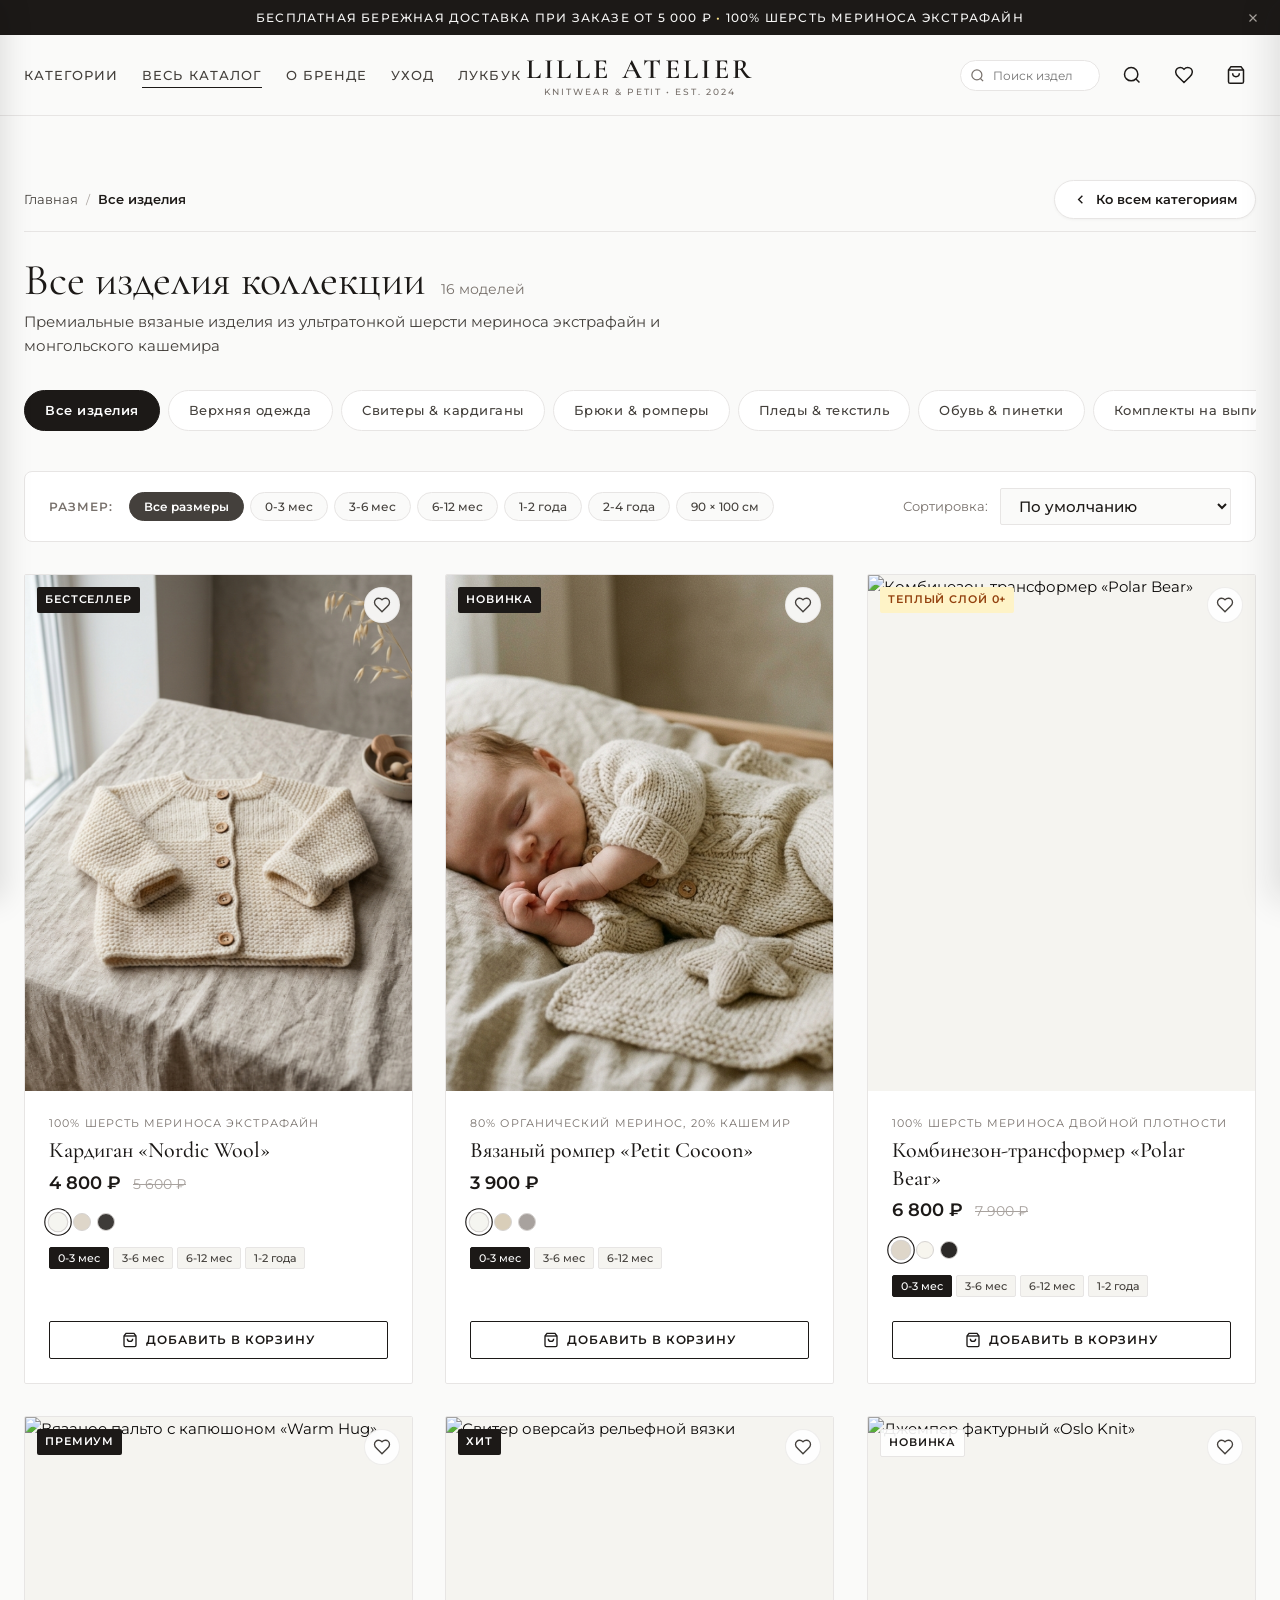
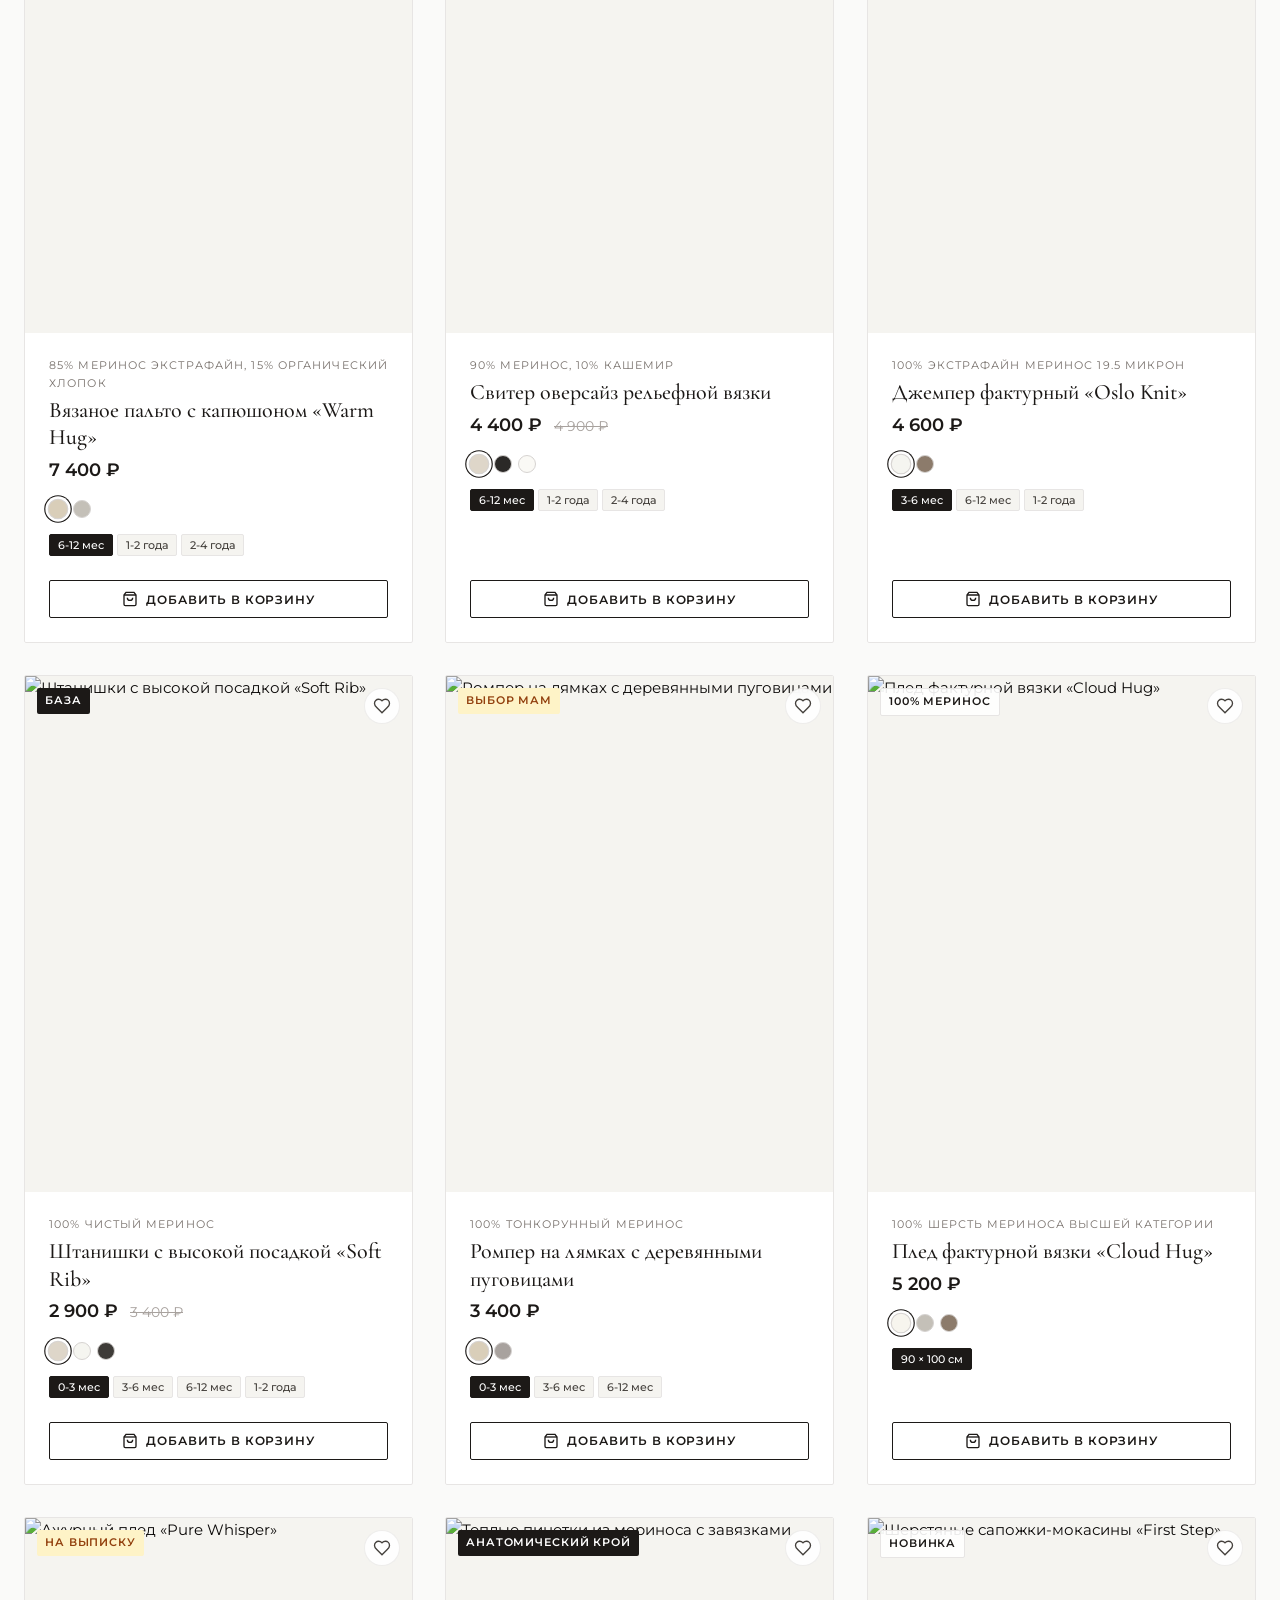
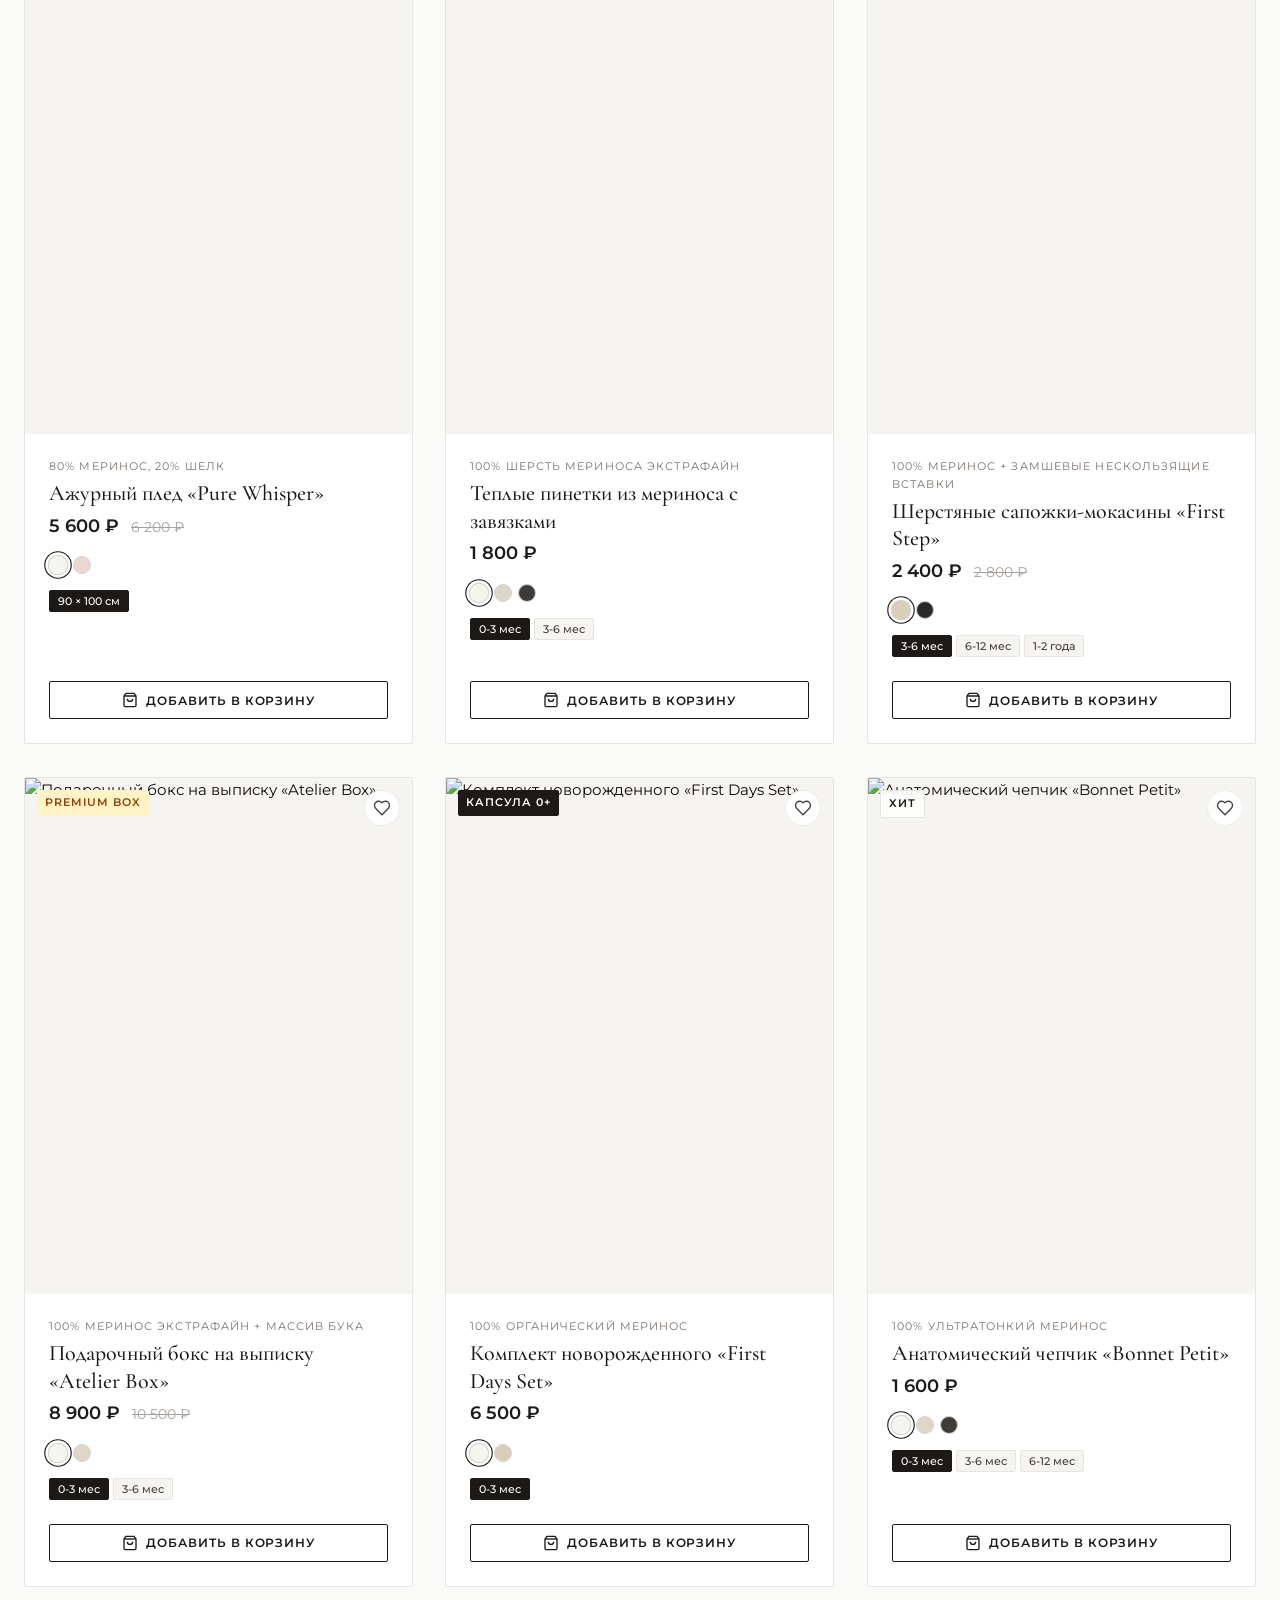
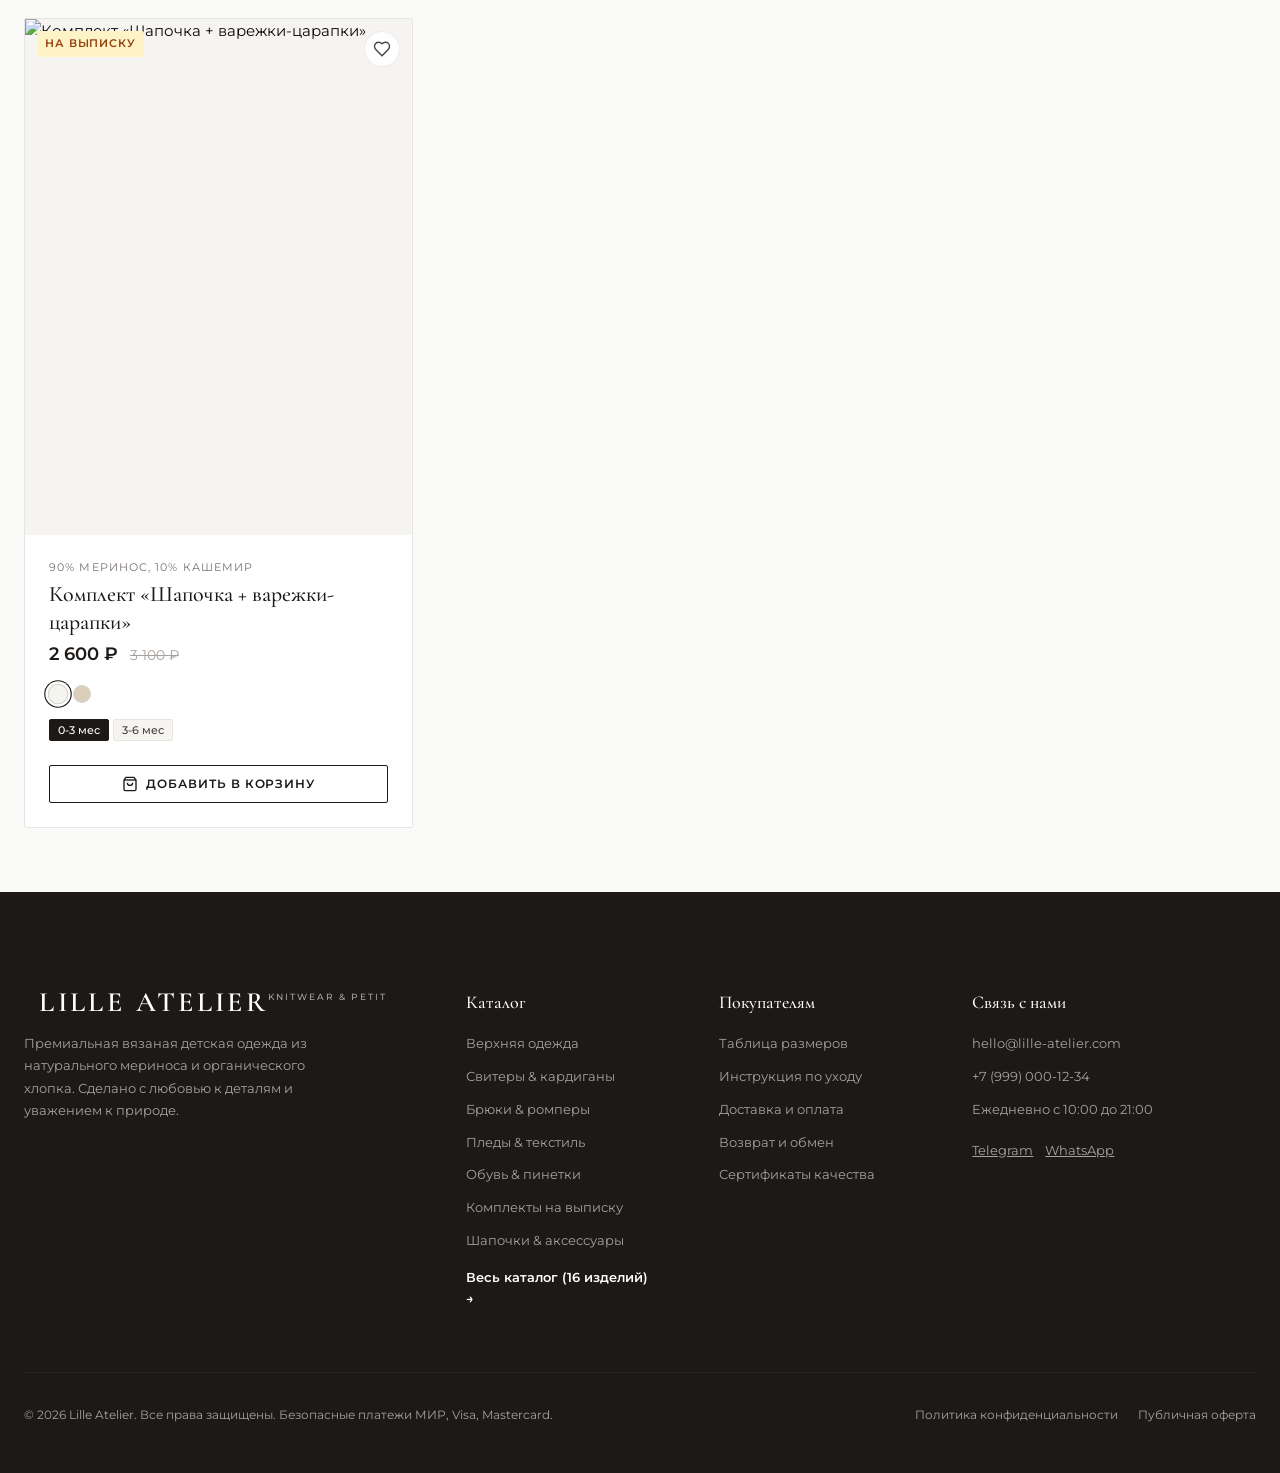
==== catalog.html @ bcbc7071 "Initial commit: Lille Atelier luxury minimalist baby knitwear multi-page store" ====
<!DOCTYPE html>
<html lang="ru">
<head>
  <meta charset="UTF-8">
  <meta name="viewport" content="width=device-width, initial-scale=1.0">
  <title>Полный каталог изделий — LILLE ATELIER</title>
  <meta name="description" content="Премиальные вязаные изделия для малышей из 100% шерсти мериноса и кашемира. Все категории и модели в наличии.">
  
  <!-- Open Graph -->
  <meta property="og:title" content="Каталог изделий — LILLE ATELIER">
  <meta property="og:description" content="Полная коллекция вязаной одежды и аксессуаров ручной работы для малышей 0+.">
  <meta property="og:image" content="assets/images/hero.jpg">
  <meta property="og:type" content="website">

  <!-- Design System CSS -->
  <link rel="stylesheet" href="css/styles.css">
</head>
<body>

  <!-- Announcement Bar -->
  <aside class="announcement-bar" id="announcementBar" aria-label="Специальное предложение">
    <span>Бесплатная бережная доставка при заказе от 5 000 ₽ <span class="accent">•</span> 100% шерсть мериноса экстрафайн</span>
    <button class="announcement-close" id="closeAnnouncement" aria-label="Закрыть уведомление">
      <svg width="14" height="14" viewBox="0 0 24 24" fill="none" stroke="currentColor" stroke-width="2">
        <path d="M18 6 6 18M6 6l12 12"/>
      </svg>
    </button>
  </aside>

  <!-- Site Header -->
  <header class="site-header" id="mainHeader">
    <div class="container header-inner">
      
      <!-- Left: Navigation (Hamburger on mobile/tablet, Nav links on desktop) -->
      <div class="header-left">
        <button class="action-btn mobile-menu-toggle" id="mobileMenuToggle" aria-label="Открыть мобильное меню" title="Меню">
          <svg width="22" height="22" viewBox="0 0 24 24" fill="none" stroke="currentColor" stroke-width="1.8" stroke-linecap="round" stroke-linejoin="round">
            <line x1="3" y1="12" x2="21" y2="12"></line>
            <line x1="3" y1="6" x2="21" y2="6"></line>
            <line x1="3" y1="18" x2="21" y2="18"></line>
          </svg>
        </button>

        <nav class="nav-desktop" aria-label="Главная навигация">
          <ul class="nav-links">
            <li><a href="index.html#categories" class="nav-link">Категории</a></li>
            <li><a href="catalog.html" class="nav-link active">Весь каталог</a></li>
            <li><a href="index.html#philosophy" class="nav-link">О бренде</a></li>
            <li><a href="index.html#care" class="nav-link">Уход</a></li>
            <li><a href="index.html#lookbook" class="nav-link">Лукбук</a></li>
          </ul>
        </nav>
      </div>

      <!-- Center: Brand Logo -->
      <div class="brand-logo">
        <a href="index.html" aria-label="Lille Atelier - на главную">
          <span class="logo-title">Lille Atelier</span>
          <span class="logo-subtitle">Knitwear & Petit • Est. 2024</span>
        </a>
      </div>

      <!-- Right: User Actions -->
      <div class="header-right">
        <div class="header-actions">
          
          <!-- Desktop Search Input (hidden on mobile) -->
          <div class="header-search-desktop">
            <input type="search" class="catalog-search-input" id="catalogSearch" placeholder="Поиск изделий..." aria-label="Поиск по каталогу">
            <svg class="search-icon-svg" width="15" height="15" viewBox="0 0 24 24" fill="none" stroke="currentColor" stroke-width="2">
              <circle cx="11" cy="11" r="8"/><path d="m21 21-4.3-4.3"/>
            </svg>
          </div>

          <!-- Mobile Search Trigger Button (visible only on mobile/tablet) -->
          <button class="action-btn mobile-search-toggle" id="mobileSearchToggle" aria-label="Поиск" title="Поиск" onclick="toggleMobileSearch()">
            <svg width="20" height="20" viewBox="0 0 24 24" fill="none" stroke="currentColor" stroke-width="1.8">
              <circle cx="11" cy="11" r="8"/><path d="m21 21-4.3-4.3"/>
            </svg>
          </button>

          <!-- Wishlist Button -->
          <button class="action-btn" onclick="goToCatalogWishlist()" aria-label="Избранное" title="Избранное">
            <svg width="20" height="20" viewBox="0 0 24 24" fill="none" stroke="currentColor" stroke-width="1.8">
              <path d="M19 14c1.49-1.46 3-3.21 3-5.5A5.5 5.5 0 0 0 16.5 3c-1.76 0-3 .5-4.5 2-1.5-1.5-2.74-2-4.5-2A5.5 5.5 0 0 0 2 8.5c0 2.3 1.5 4.05 3 5.5l7 7Z"/>
            </svg>
            <span class="badge-count wishlist-count-badge" style="display: none;">0</span>
          </button>

          <!-- Cart Button -->
          <button class="action-btn" id="openCartBtn" onclick="openCart()" aria-label="Корзина" title="Корзина">
            <svg width="20" height="20" viewBox="0 0 24 24" fill="none" stroke="currentColor" stroke-width="1.8">
              <path d="M6 2 3 6v14a2 2 0 0 0 2 2h14a2 2 0 0 0 2-2V6l-3-4Z"/><path d="M3 6h18"/><path d="M16 10a4 4 0 0 1-8 0"/>
            </svg>
            <span class="badge-count cart-count-badge" style="display: none;">0</span>
          </button>

        </div>
      </div>

    </div>

    <!-- Mobile Dropdown Search Bar -->
    <div class="mobile-search-bar" id="mobileSearchBar">
      <div class="container mobile-search-inner">
        <svg width="16" height="16" viewBox="0 0 24 24" fill="none" stroke="currentColor" stroke-width="2" class="mobile-search-icon">
          <circle cx="11" cy="11" r="8"/><path d="m21 21-4.3-4.3"/>
        </svg>
        <input type="search" id="mobileSearchInput" placeholder="Поиск по каталогу (кардиган, плед...)" aria-label="Поиск товаров на мобильном">
        <button class="mobile-search-close" onclick="toggleMobileSearch(false)" aria-label="Закрыть поиск">
          <svg width="18" height="18" viewBox="0 0 24 24" fill="none" stroke="currentColor" stroke-width="2">
            <path d="M18 6 6 18M6 6l12 12"/>
          </svg>
        </button>
      </div>
    </div>
  </header>

  <main>
    <!-- Catalog Section with Waterfall Animation & Size Filters -->
    <section class="catalog-section reveal-on-scroll" id="catalog" aria-label="Каталог изделий">
      <div class="container">
        
        <!-- Breadcrumbs & Return to Categories -->
        <div class="catalog-breadcrumbs" id="catalogBreadcrumbs">
          <nav class="breadcrumbs-trail" aria-label="Хлебные крошки">
            <a href="index.html">Главная</a>
            <span class="separator">/</span>
            <span class="active">Все изделия</span>
          </nav>
          <a href="index.html#categories" class="back-to-categories-btn">
            <svg width="15" height="15" viewBox="0 0 24 24" fill="none" stroke="currentColor" stroke-width="2.2">
              <path d="m15 18-6-6 6-6"/>
            </svg>
            Ко всем категориям
          </a>
        </div>

        <!-- Catalog Header -->
        <div class="catalog-view-header">
          <div class="catalog-view-title-row">
            <h1 class="catalog-view-title" id="catalogViewTitle">Все изделия коллекции</h1>
            <span class="catalog-view-count-badge" id="catalogViewCount">16 моделей</span>
          </div>
          <p class="catalog-view-desc" id="catalogViewDesc">
            Премиальные вязаные изделия из ультратонкой шерсти мериноса экстрафайн и монгольского кашемира
          </p>
        </div>

        <!-- Category Quick Switcher Pills -->
        <div class="catalog-category-pills" id="catalogCategoryPills">
          <!-- Dynamically populated or page links -->
        </div>

        <!-- Filter & Sorting Toolbar -->
        <div class="catalog-toolbar">
          <!-- Size Filter Chips (Requested by user) -->
          <div class="size-filter-wrapper">
            <span class="size-filter-label">Размер:</span>
            <div class="size-filter-chips" id="sizeFilterChips">
              <!-- Dynamically populated with interactive size chips -->
            </div>
          </div>

          <div class="catalog-sorting">
            <label for="sortSelect">Сортировка:</label>
            <select id="sortSelect" class="sort-select" onchange="onSortChange(this.value)">
              <option value="featured">По умолчанию</option>
              <option value="price-low">Сначала доступные</option>
              <option value="price-high">Сначала премиальные</option>
            </select>
          </div>
        </div>

        <!-- Products Grid Container (Cards cascade down) -->
        <div class="product-grid" id="productGrid">
          <!-- Dynamically populated with waterfall cascade-in animation by js/app.js -->
        </div>

      </div>
    </section>
  </main>

  <!-- Site Footer -->
  <footer class="site-footer">
    <div class="container">
      
      <div class="footer-grid">
        <div class="footer-brand">
          <div class="brand-logo">
            <span class="logo-title">Lille Atelier</span>
            <span class="logo-subtitle">Knitwear & Petit</span>
          </div>
          <p class="footer-desc">
            Премиальная вязаная детская одежда из натурального мериноса и органического хлопка. Сделано с любовью к деталям и уважением к природе.
          </p>
        </div>

        <div>
          <h4 class="footer-col-title">Каталог</h4>
          <ul class="footer-links">
            <li><a href="outerwear.html">Верхняя одежда</a></li>
            <li><a href="sweaters.html">Свитеры & кардиганы</a></li>
            <li><a href="rompers.html">Брюки & ромперы</a></li>
            <li><a href="blankets.html">Пледы & текстиль</a></li>
            <li><a href="shoes.html">Обувь & пинетки</a></li>
            <li><a href="sets.html">Комплекты на выписку</a></li>
            <li><a href="accessories.html">Шапочки & аксессуары</a></li>
            <li><a href="catalog.html" style="font-weight: 600; color: #FFFFFF; margin-top: 4px; display: inline-block;">Весь каталог (16 изделий) →</a></li>
          </ul>
        </div>

        <div>
          <h4 class="footer-col-title">Покупателям</h4>
          <ul class="footer-links">
            <li><a href="javascript:void(0)" onclick="openSizeGuide()">Таблица размеров</a></li>
            <li><a href="index.html#care">Инструкция по уходу</a></li>
            <li><a href="javascript:void(0)">Доставка и оплата</a></li>
            <li><a href="javascript:void(0)">Возврат и обмен</a></li>
            <li><a href="javascript:void(0)">Сертификаты качества</a></li>
          </ul>
        </div>

        <div>
          <h4 class="footer-col-title">Связь с нами</h4>
          <ul class="footer-links">
            <li>hello@lille-atelier.com</li>
            <li>+7 (999) 000-12-34</li>
            <li>Ежедневно с 10:00 до 21:00</li>
            <li style="margin-top: 8px;">
              <span style="display: inline-flex; gap: 12px;">
                <a href="#" aria-label="Telegram" style="text-decoration: underline;">Telegram</a>
                <a href="#" aria-label="WhatsApp" style="text-decoration: underline;">WhatsApp</a>
              </span>
            </li>
          </ul>
        </div>
      </div>

      <div class="footer-bottom">
        <div>© 2026 Lille Atelier. Все права защищены. Безопасные платежи МИР, Visa, Mastercard.</div>
        <div style="display: flex; gap: 20px;">
          <a href="#">Политика конфиденциальности</a>
          <a href="#">Публичная оферта</a>
        </div>
      </div>

    </div>
  </footer>

  <!-- Slide-Over Drawer Cart -->
  <div class="drawer-backdrop" id="drawerBackdrop" onclick="closeCart()"></div>
  <aside class="drawer-cart" id="drawerCart" aria-label="Корзина покупок">
    <div class="drawer-header">
      <h3 class="drawer-title">Корзина</h3>
      <button class="drawer-close" onclick="closeCart()" aria-label="Закрыть корзину">
        <svg width="22" height="22" viewBox="0 0 24 24" fill="none" stroke="currentColor" stroke-width="2">
          <path d="M18 6 6 18M6 6l12 12"/>
        </svg>
      </button>
    </div>

    <!-- Free Shipping Progress -->
    <div class="shipping-progress-box">
      <div id="shippingProgressText">До бесплатной доставки осталось 5 000 ₽</div>
      <div class="progress-track">
        <div class="progress-fill" id="shippingProgressBar"></div>
      </div>
    </div>

    <!-- Items List -->
    <div class="drawer-body" id="drawerCartBody">
      <!-- Injected by js/app.js -->
    </div>

    <!-- Drawer Footer -->
    <div class="drawer-footer" id="drawerCartFooter">
      <div class="cart-summary-row">
        <span>Промежуточный итог:</span>
        <span id="cartSubtotal">0 ₽</span>
      </div>
      <div class="cart-summary-row">
        <span>Доставка:</span>
        <span style="color: var(--color-success);">Рассчитывается при оформлении</span>
      </div>
      <div class="cart-total-row">
        <span>Итого к оплате:</span>
        <span id="cartTotal">0 ₽</span>
      </div>

      <button class="btn btn-primary" style="width: 100%; padding: 14px;" onclick="openCheckout()">
        Оформить заказ
      </button>
      <div style="text-align: center; margin-top: 10px;">
        <span style="font-size: 0.6875rem; color: var(--color-muted);">Безопасная оплата • Примерка при получении</span>
      </div>
    </div>
  </aside>

  <!-- Quick View Modal (Floating down) -->
  <div class="modal-backdrop" id="quickViewModal" onclick="if(event.target === this) closeQuickView()">
    <div class="modal-dialog">
      <button class="modal-close" onclick="closeQuickView()" aria-label="Закрыть окно">
        <svg width="20" height="20" viewBox="0 0 24 24" fill="none" stroke="currentColor" stroke-width="2">
          <path d="M18 6 6 18M6 6l12 12"/>
        </svg>
      </button>
      <div id="quickViewContent">
        <!-- Injected dynamically -->
      </div>
    </div>
  </div>

  <!-- Size Guide Modal (Floating down) -->
  <div class="modal-backdrop" id="sizeGuideModal" onclick="if(event.target === this) closeSizeGuide()">
    <div class="modal-dialog size-guide-dialog">
      <button class="modal-close" onclick="closeSizeGuide()" aria-label="Закрыть окно">
        <svg width="20" height="20" viewBox="0 0 24 24" fill="none" stroke="currentColor" stroke-width="2">
          <path d="M18 6 6 18M6 6l12 12"/>
        </svg>
      </button>
      
      <span class="section-label">Размерная сетка LILLE</span>
      <h3 style="font-family: var(--font-serif); font-size: 1.75rem; margin-bottom: 8px;">Гид по размерам малышей</h3>
      <p style="font-size: 0.875rem; color: var(--color-muted); line-height: 1.6;">
        Все наши вязаные изделия имеют комфортный эластичный запас для свободного ношения поверх нательного белья или подгузника.
      </p>

      <table class="size-table">
        <thead>
          <tr>
            <th>Размер</th>
            <th>Возраст</th>
            <th>Рост (см)</th>
            <th>Вес (кг)</th>
          </tr>
        </thead>
        <tbody>
          <tr>
            <td><strong>56 / 62</strong></td>
            <td>0–3 месяца</td>
            <td>50–62 см</td>
            <td>3.0–5.5 кг</td>
          </tr>
          <tr>
            <td><strong>68</strong></td>
            <td>3–6 месяцев</td>
            <td>63–68 см</td>
            <td>5.5–7.5 кг</td>
          </tr>
          <tr>
            <td><strong>74 / 80</strong></td>
            <td>6–12 месяцев</td>
            <td>69–80 см</td>
            <td>7.5–10.0 кг</td>
          </tr>
          <tr>
            <td><strong>86 / 92</strong></td>
            <td>1–2 года</td>
            <td>81–92 см</td>
            <td>10.0–13.0 кг</td>
          </tr>
          <tr>
            <td><strong>98 / 104</strong></td>
            <td>2–4 года</td>
            <td>93–104 см</td>
            <td>13.0–16.5 кг</td>
          </tr>
        </tbody>
      </table>

      <div style="margin-top: 24px; padding: 16px; background-color: var(--color-surface-alt); border-radius: var(--radius-xs); font-size: 0.8125rem; color: var(--color-secondary);">
        <strong>💡 Совет стилиста:</strong> Если параметры ребенка находятся между двумя размерами, рекомендуем выбирать больший размер — вязаная вещь прослужит дольше.
      </div>
    </div>
  </div>

  <!-- Quick Checkout Modal (Floating down) -->
  <div class="modal-backdrop" id="checkoutModal" onclick="if(event.target === this) closeCheckout()">
    <div class="modal-dialog checkout-dialog">
      <button class="modal-close" onclick="closeCheckout()" aria-label="Закрыть окно">
        <svg width="20" height="20" viewBox="0 0 24 24" fill="none" stroke="currentColor" stroke-width="2">
          <path d="M18 6 6 18M6 6l12 12"/>
        </svg>
      </button>

      <span class="section-label">Быстрое оформление</span>
      <h3 style="font-family: var(--font-serif); font-size: 1.75rem;">Оформление заказа</h3>
      <p style="font-size: 0.8125rem; color: var(--color-muted); margin-top: 4px;">
        Сумма заказа: <strong id="checkoutOrderTotal" style="color: var(--color-primary); font-size: 1rem;">0 ₽</strong>
      </p>

      <form class="checkout-form" id="checkoutForm" onsubmit="submitCheckout(event)">
        <div class="form-group">
          <label class="form-label" for="orderName">Ваше имя *</label>
          <input type="text" id="orderName" class="form-input" placeholder="Елена" required>
        </div>

        <div class="form-group">
          <label class="form-label" for="orderPhone">Телефон для подтверждения *</label>
          <input type="tel" id="orderPhone" class="form-input" placeholder="+7 (999) 000-00-00" required>
        </div>

        <div class="form-group">
          <label class="form-label" for="orderAddress">Город и адрес доставки *</label>
          <input type="text" id="orderAddress" class="form-input" placeholder="г. Москва, ул. Ленина, д. 10, кв. 5" required>
        </div>

        <div class="form-group">
          <label class="form-label" for="orderComments">Комментарий (подарочная упаковка, открытка)</label>
          <textarea id="orderComments" class="form-input" rows="2" placeholder="Например: упаковать в подарочный бокс на выписку..."></textarea>
        </div>

        <button type="submit" class="btn btn-primary" style="margin-top: 12px; width: 100%; padding: 14px;">
          Подтвердить заказ
        </button>
      </form>
    </div>
  </div>

  <!-- Mobile Navigation Drawer -->
  <div class="mobile-nav-backdrop" id="mobileNavBackdrop" onclick="closeMobileMenu()"></div>
  <aside class="mobile-nav-drawer" id="mobileNav" aria-label="Мобильное меню" aria-hidden="true">
    <div class="mobile-nav-header">
      <div class="brand-logo">
        <span class="logo-title">Lille Atelier</span>
        <span class="logo-subtitle">Knitwear & Petit</span>
      </div>
      <button class="mobile-nav-close" id="closeMobileNav" onclick="closeMobileMenu()" aria-label="Закрыть меню">
        <svg width="20" height="20" viewBox="0 0 24 24" fill="none" stroke="currentColor" stroke-width="2">
          <path d="M18 6 6 18M6 6l12 12"/>
        </svg>
      </button>
    </div>

    <div class="mobile-nav-body">
      <div class="mobile-nav-section-title">Каталог товаров</div>
      <ul class="mobile-nav-list">
        <li><a href="catalog.html" class="mobile-nav-item">✨ Все изделия каталога</a></li>
        <li><a href="outerwear.html" class="mobile-nav-item">🧥 Верхняя одежда</a></li>
        <li><a href="sweaters.html" class="mobile-nav-item">🧶 Свитеры & кардиганы</a></li>
        <li><a href="rompers.html" class="mobile-nav-item">🧸 Брюки & ромперы</a></li>
        <li><a href="blankets.html" class="mobile-nav-item">🌾 Пледы & текстиль</a></li>
        <li><a href="shoes.html" class="mobile-nav-item">🧦 Обувь & пинетки</a></li>
        <li><a href="sets.html" class="mobile-nav-item">🎁 Комплекты на выписку</a></li>
        <li><a href="accessories.html" class="mobile-nav-item">🧣 Шапочки & аксессуары</a></li>
      </ul>

      <div class="mobile-nav-divider"></div>

      <div class="mobile-nav-section-title">О бренде & Сервис</div>
      <ul class="mobile-nav-list secondary">
        <li><a href="index.html#philosophy" class="mobile-nav-item" onclick="closeMobileMenu()">🌿 Философия и материалы</a></li>
        <li><a href="index.html#care" class="mobile-nav-item" onclick="closeMobileMenu()">🧼 Руководство по уходу</a></li>
        <li><a href="index.html#lookbook" class="mobile-nav-item" onclick="closeMobileMenu()">📷 Фотоистории / Лукбук</a></li>
        <li><button class="mobile-nav-item" onclick="closeMobileMenu(); openSizeGuide();">📏 Таблица размеров</button></li>
      </ul>

      <div class="mobile-nav-divider"></div>

      <div class="mobile-nav-contacts">
        <div class="mobile-nav-contact-title">Служба заботы</div>
        <p class="mobile-nav-contact-text">Поможем подобрать размер и собрать подарочный комплект:</p>
        <div class="mobile-nav-socials">
          <a href="https://wa.me/" target="_blank" rel="noopener" class="mobile-social-pill">WhatsApp</a>
          <a href="https://t.me/" target="_blank" rel="noopener" class="mobile-social-pill">Telegram</a>
        </div>
        <div class="mobile-nav-badge">
          🚚 Бесплатная доставка от 5 000 ₽
        </div>
      </div>
    </div>
  </aside>

  <!-- Toast Notification Container -->
  <div class="toast-container" id="toastContainer" aria-live="polite"></div>

  <!-- Page Category Context & Scripts -->
  <script>
    window.PAGE_CATEGORY = 'all';
  </script>
  <script src="js/app.js"></script>
</body>
</html>
---- css/styles.css ----
/* ==========================================================================
   LILLE ATELIER - MINIMALIST KNITWEAR DESIGN SYSTEM
   Generated with UI/UX Pro Max Architecture
   ========================================================================== */

@import url('https://fonts.googleapis.com/css2?family=Cormorant+Garamond:ital,wght@0,300;0,400;0,500;0,600;0,700;1,400;1,500&family=Montserrat:wght@300;400;500;600;700&display=swap');

:root {
  /* Core Color Palette - Monochromatic Warm Minimalist */
  --color-primary: #1C1917;
  --color-on-primary: #FFFFFF;
  --color-secondary: #44403C;
  --color-on-secondary: #FFFFFF;
  --color-accent: #A16207;
  --color-accent-hover: #854D0E;
  --color-accent-soft: #FDF4E3;
  --color-background: #FAFAF9;
  --color-surface: #FFFFFF;
  --color-surface-alt: #F5F4F0;
  --color-foreground: #0C0A09;
  --color-muted: #78716C;
  --color-muted-light: #A8A29E;
  --color-border: #E7E5E4;
  --color-border-dark: #1C1917;
  --color-destructive: #B91C1C;
  --color-success: #15803D;

  /* Typography */
  --font-serif: 'Cormorant Garamond', Garamond, 'Times New Roman', serif;
  --font-sans: 'Montserrat', -apple-system, BlinkMacSystemFont, 'Segoe UI', Roboto, sans-serif;

  /* Spacing Scale */
  --space-3xs: 2px;
  --space-2xs: 4px;
  --space-xs: 8px;
  --space-sm: 12px;
  --space-md: 16px;
  --space-lg: 24px;
  --space-xl: 32px;
  --space-2xl: 48px;
  --space-3xl: 64px;
  --space-4xl: 96px;

  /* Shadows */
  --shadow-subtle: 0 1px 3px rgba(28, 25, 23, 0.04);
  --shadow-sm: 0 2px 6px rgba(28, 25, 23, 0.05);
  --shadow-md: 0 8px 20px rgba(28, 25, 23, 0.06);
  --shadow-lg: 0 16px 36px rgba(28, 25, 23, 0.09);
  --shadow-drawer: -8px 0 32px rgba(28, 25, 23, 0.12);

  /* Transitions */
  --transition-fast: 150ms cubic-bezier(0.16, 1, 0.3, 1);
  --transition-normal: 250ms cubic-bezier(0.16, 1, 0.3, 1);
  --transition-slow: 400ms cubic-bezier(0.16, 1, 0.3, 1);

  /* Borders & Radius */
  --radius-xs: 2px;
  --radius-sm: 4px;
  --radius-md: 8px;
  --radius-lg: 12px;
  --radius-full: 9999px;
  --max-width: 1360px;
}

/* Base Reset & Accessibility */
*, *::before, *::after {
  box-sizing: border-box;
  margin: 0;
  padding: 0;
}

html {
  font-size: 16px;
  scroll-behavior: smooth;
  -webkit-font-smoothing: antialiased;
  -moz-osx-font-smoothing: grayscale;
}

body {
  background-color: var(--color-background);
  color: var(--color-foreground);
  font-family: var(--font-sans);
  font-size: 0.9375rem;
  line-height: 1.6;
  font-weight: 400;
  overflow-x: hidden;
}

img {
  max-width: 100%;
  height: auto;
  display: block;
}

a {
  color: inherit;
  text-decoration: none;
  transition: opacity var(--transition-fast);
}

button {
  font-family: inherit;
  border: none;
  background: none;
  cursor: pointer;
  color: inherit;
}

input, select, textarea {
  font-family: inherit;
  font-size: 0.9375rem;
}

/* UI/UX Pro Max Rule: Explicit Focus States */
:focus-visible {
  outline: 2px solid var(--color-primary);
  outline-offset: 3px;
}

/* Resilient Container */
.container {
  width: 100%;
  max-width: var(--max-width);
  margin-left: auto;
  margin-right: auto;
  padding-left: var(--space-lg);
  padding-right: var(--space-lg);
}

/* ==========================================================================
   ANNOUNCEMENT BAR
   ========================================================================== */
.announcement-bar {
  background-color: var(--color-primary);
  color: #F5F5F4;
  font-size: 0.75rem;
  letter-spacing: 0.1em;
  text-transform: uppercase;
  font-weight: 500;
  padding: var(--space-xs) var(--space-md);
  text-align: center;
  position: relative;
  z-index: 60;
  display: flex;
  align-items: center;
  justify-content: center;
  gap: var(--space-md);
}

.announcement-bar span.accent {
  color: #FDE68A;
}

.announcement-close {
  position: absolute;
  right: var(--space-md);
  top: 50%;
  transform: translateY(-50%);
  color: #A8A29E;
  display: flex;
  align-items: center;
  justify-content: center;
  padding: 4px;
  border-radius: var(--radius-xs);
  transition: color var(--transition-fast);
}

.announcement-close:hover {
  color: #FFFFFF;
}

/* ==========================================================================
   NAVIGATION / HEADER
   ========================================================================== */
.site-header {
  position: sticky;
  top: 0;
  z-index: 60;
  background-color: rgba(250, 250, 249, 0.94);
  backdrop-filter: blur(14px);
  -webkit-backdrop-filter: blur(14px);
  border-bottom: 1px solid var(--color-border);
  transition: all var(--transition-normal);
}

.header-inner {
  display: grid;
  grid-template-columns: 1fr auto 1fr;
  align-items: center;
  height: 80px;
  gap: var(--space-md);
  position: relative;
  transition: height var(--transition-normal);
}

.header-left {
  display: flex;
  align-items: center;
  min-width: 0;
}

.header-right {
  display: flex;
  align-items: center;
  justify-content: flex-end;
  min-width: 0;
}

.brand-logo {
  text-align: center;
  display: flex;
  align-items: center;
  justify-content: center;
  min-width: 0;
}

.brand-logo a {
  display: inline-flex;
  flex-direction: column;
  align-items: center;
  justify-content: center;
  text-decoration: none;
  max-width: 100%;
}

.brand-logo .logo-title {
  font-family: var(--font-serif);
  font-size: 1.75rem;
  font-weight: 600;
  letter-spacing: 0.12em;
  text-transform: uppercase;
  color: var(--color-primary);
  line-height: 1;
  display: block;
  white-space: nowrap;
  transition: font-size var(--transition-normal);
}

.brand-logo .logo-subtitle {
  font-family: var(--font-sans);
  font-size: 0.5625rem;
  letter-spacing: 0.22em;
  text-transform: uppercase;
  color: var(--color-muted);
  margin-top: 4px;
  font-weight: 500;
  display: block;
  line-height: 1;
  white-space: nowrap;
}

.nav-desktop {
  display: flex;
  align-items: center;
}

.nav-links {
  display: flex;
  align-items: center;
  list-style: none;
  gap: var(--space-lg);
  margin: 0;
  padding: 0;
}

.nav-links li {
  display: flex;
  align-items: center;
}

.nav-link {
  font-size: 0.8125rem;
  letter-spacing: 0.08em;
  text-transform: uppercase;
  font-weight: 500;
  color: var(--color-secondary);
  position: relative;
  padding: 6px 0;
  white-space: nowrap;
  display: inline-flex;
  align-items: center;
  line-height: 1;
}

.nav-link::after {
  content: '';
  position: absolute;
  bottom: 0;
  left: 0;
  width: 0;
  height: 1px;
  background-color: var(--color-primary);
  transition: width var(--transition-normal);
}

.nav-link:hover::after,
.nav-link.active::after {
  width: 100%;
}

.nav-link:hover {
  color: var(--color-primary);
}

.header-actions {
  display: flex;
  align-items: center;
  gap: var(--space-sm);
}

/* Desktop Search Input */
.header-search-desktop {
  position: relative;
  display: flex;
  align-items: center;
}

.catalog-search-input {
  border: 1px solid var(--color-border);
  padding: 7px 14px 7px 32px;
  border-radius: var(--radius-full);
  font-size: 0.75rem;
  width: 140px;
  transition: width 200ms ease, border-color var(--transition-fast);
  background-color: var(--color-surface);
  color: var(--color-primary);
}

.catalog-search-input:focus {
  width: 190px;
  border-color: var(--color-primary);
  outline: none;
  background-color: #FFFFFF;
}

.search-icon-svg {
  position: absolute;
  left: 10px;
  color: var(--color-muted);
  pointer-events: none;
}

/* Mobile Search Icon Trigger */
.mobile-search-toggle {
  display: none;
}

.action-btn {
  position: relative;
  display: flex;
  align-items: center;
  justify-content: center;
  width: 40px;
  height: 40px;
  border-radius: 50%;
  color: var(--color-primary);
  transition: background-color var(--transition-fast), transform var(--transition-fast);
  flex-shrink: 0;
}

.action-btn:hover {
  background-color: rgba(28, 25, 23, 0.05);
  transform: translateY(-1px);
}

.badge-count {
  position: absolute;
  top: 3px;
  right: 3px;
  background-color: var(--color-primary);
  color: #FFFFFF;
  font-size: 0.625rem;
  font-weight: 600;
  height: 16px;
  min-width: 16px;
  border-radius: var(--radius-full);
  display: flex;
  align-items: center;
  justify-content: center;
  padding: 0 4px;
  line-height: 1;
}

.mobile-menu-toggle {
  display: none;
}

/* Dropdown Mobile Search Bar */
.mobile-search-bar {
  display: none;
  background-color: #FFFFFF;
  border-top: 1px solid var(--color-border);
  border-bottom: 1px solid var(--color-border);
  padding: 10px 0;
  box-shadow: 0 6px 16px rgba(0, 0, 0, 0.05);
  position: absolute;
  top: 100%;
  left: 0;
  right: 0;
  z-index: 55;
  animation: slideDownSearch 180ms ease forwards;
}

.mobile-search-bar.open {
  display: block;
}

@keyframes slideDownSearch {
  from {
    opacity: 0;
    transform: translateY(-6px);
  }
  to {
    opacity: 1;
    transform: translateY(0);
  }
}

.mobile-search-inner {
  display: flex;
  align-items: center;
  position: relative;
  gap: 8px;
}

.mobile-search-inner input {
  width: 100%;
  padding: 9px 36px 9px 34px;
  border: 1px solid var(--color-border);
  border-radius: var(--radius-full);
  font-size: 0.8125rem;
  background-color: var(--color-surface);
  color: var(--color-primary);
  outline: none;
  font-family: inherit;
}

.mobile-search-inner input:focus {
  border-color: var(--color-primary);
  background-color: #FFFFFF;
}

.mobile-search-icon {
  position: absolute;
  left: 12px;
  color: var(--color-muted);
  pointer-events: none;
}

.mobile-search-close {
  position: absolute;
  right: 8px;
  top: 50%;
  transform: translateY(-50%);
  display: flex;
  align-items: center;
  justify-content: center;
  width: 28px;
  height: 28px;
  border-radius: 50%;
  color: var(--color-muted);
  cursor: pointer;
}

.mobile-search-close:hover {
  color: var(--color-primary);
}

/* ==========================================================================
   MOBILE NAVIGATION DRAWER
   ========================================================================== */
.mobile-nav-backdrop {
  position: fixed;
  inset: 0;
  background-color: rgba(28, 25, 23, 0.45);
  backdrop-filter: blur(4px);
  -webkit-backdrop-filter: blur(4px);
  z-index: 110;
  opacity: 0;
  visibility: hidden;
  transition: opacity var(--transition-normal), visibility var(--transition-normal);
}

.mobile-nav-backdrop.open {
  opacity: 1;
  visibility: visible;
}

.mobile-nav-drawer {
  position: fixed;
  top: 0;
  left: 0;
  bottom: 0;
  width: 86%;
  max-width: 360px;
  background-color: #FAFAF9;
  z-index: 111;
  transform: translateX(-100%);
  transition: transform var(--transition-normal) cubic-bezier(0.16, 1, 0.3, 1);
  display: flex;
  flex-direction: column;
  box-shadow: 4px 0 28px rgba(0, 0, 0, 0.12);
  overflow: hidden;
}

.mobile-nav-drawer.open {
  transform: translateX(0);
}

.mobile-nav-header {
  padding: 16px 20px;
  display: flex;
  align-items: center;
  justify-content: space-between;
  border-bottom: 1px solid var(--color-border);
  background-color: #FFFFFF;
}

.mobile-nav-header .brand-logo .logo-title {
  font-size: 1.35rem;
}

.mobile-nav-header .brand-logo .logo-subtitle {
  font-size: 0.5rem;
  letter-spacing: 0.16em;
}

.mobile-nav-close {
  display: flex;
  align-items: center;
  justify-content: center;
  width: 36px;
  height: 36px;
  border-radius: 50%;
  color: var(--color-muted);
  transition: background-color var(--transition-fast), color var(--transition-fast);
}

.mobile-nav-close:hover {
  background-color: var(--color-surface);
  color: var(--color-primary);
}

.mobile-nav-body {
  padding: 18px 20px;
  overflow-y: auto;
  -webkit-overflow-scrolling: touch;
  flex: 1;
  display: flex;
  flex-direction: column;
  gap: 16px;
}

.mobile-nav-section-title {
  font-size: 0.6875rem;
  letter-spacing: 0.14em;
  text-transform: uppercase;
  color: var(--color-muted);
  font-weight: 600;
  margin-bottom: 4px;
}

.mobile-nav-list {
  list-style: none;
  padding: 0;
  margin: 0;
  display: flex;
  flex-direction: column;
  gap: 2px;
}

.mobile-nav-item {
  display: flex;
  align-items: center;
  padding: 10px 12px;
  border-radius: var(--radius-xs);
  font-size: 0.9375rem;
  font-weight: 500;
  color: var(--color-primary);
  text-decoration: none;
  transition: background-color var(--transition-fast), transform var(--transition-fast);
  background: none;
  border: none;
  width: 100%;
  text-align: left;
  cursor: pointer;
}

.mobile-nav-item:hover,
.mobile-nav-item:active {
  background-color: rgba(28, 25, 23, 0.05);
}

.mobile-nav-list.secondary .mobile-nav-item {
  font-size: 0.875rem;
  color: var(--color-secondary);
}

.mobile-nav-divider {
  height: 1px;
  background-color: var(--color-border);
  margin: 4px 0;
}

.mobile-nav-contacts {
  margin-top: auto;
  padding-top: 8px;
}

.mobile-nav-contact-title {
  font-size: 0.6875rem;
  font-weight: 600;
  letter-spacing: 0.12em;
  text-transform: uppercase;
  color: var(--color-muted);
  margin-bottom: 4px;
}

.mobile-nav-contact-text {
  font-size: 0.8125rem;
  color: var(--color-secondary);
  margin-bottom: 10px;
}

.mobile-nav-socials {
  display: flex;
  gap: 8px;
  margin-bottom: 12px;
}

.mobile-social-pill {
  flex: 1;
  text-align: center;
  padding: 8px 12px;
  border-radius: var(--radius-full);
  border: 1px solid var(--color-border);
  font-size: 0.8125rem;
  font-weight: 500;
  color: var(--color-primary);
  text-decoration: none;
  background-color: #FFFFFF;
  transition: border-color var(--transition-fast), color var(--transition-fast);
}

.mobile-social-pill:hover {
  border-color: var(--color-primary);
}

.mobile-nav-badge {
  font-size: 0.75rem;
  color: var(--color-secondary);
  background-color: var(--color-surface-alt);
  padding: 8px 12px;
  border-radius: var(--radius-xs);
  text-align: center;
}

/* ==========================================================================
   HERO EDITORIAL SECTION
   ========================================================================== */
.hero-section {
  padding-top: var(--space-xl);
  padding-bottom: var(--space-3xl);
}

.hero-grid {
  display: grid;
  grid-template-columns: 1.15fr 1fr;
  gap: var(--space-3xl);
  align-items: center;
}

.hero-media-wrapper {
  position: relative;
  border-radius: var(--radius-md);
  overflow: hidden;
  box-shadow: var(--shadow-lg);
  background-color: var(--color-surface-alt);
}

.hero-media-wrapper img {
  width: 100%;
  height: 580px;
  object-fit: cover;
  transition: transform var(--transition-slow);
}

.hero-media-wrapper:hover img {
  transform: scale(1.02);
}

.hero-badge-floating {
  position: absolute;
  bottom: var(--space-lg);
  left: var(--space-lg);
  background: rgba(255, 255, 255, 0.92);
  backdrop-filter: blur(8px);
  padding: var(--space-sm) var(--space-lg);
  border-radius: var(--radius-sm);
  border: 1px solid rgba(231, 229, 228, 0.6);
  font-size: 0.75rem;
  letter-spacing: 0.08em;
  text-transform: uppercase;
  color: var(--color-primary);
  font-weight: 500;
}

.hero-content {
  display: flex;
  flex-direction: column;
  justify-content: center;
}

.hero-tag {
  display: inline-flex;
  align-items: center;
  gap: var(--space-xs);
  font-size: 0.75rem;
  text-transform: uppercase;
  letter-spacing: 0.14em;
  color: var(--color-accent);
  font-weight: 600;
  margin-bottom: var(--space-md);
}

.hero-tag::before {
  content: '';
  display: inline-block;
  width: 24px;
  height: 1px;
  background-color: var(--color-accent);
}

.hero-title {
  font-family: var(--font-serif);
  font-size: 3.75rem;
  line-height: 1.08;
  font-weight: 400;
  color: var(--color-primary);
  margin-bottom: var(--space-lg);
  letter-spacing: -0.01em;
}

.hero-title em {
  font-style: italic;
  font-weight: 300;
}

.hero-desc {
  font-size: 1.0625rem;
  color: var(--color-secondary);
  line-height: 1.7;
  margin-bottom: var(--space-xl);
  max-width: 520px;
  font-weight: 300;
}

.hero-cta-group {
  display: flex;
  align-items: center;
  gap: var(--space-md);
  margin-bottom: var(--space-2xl);
  flex-wrap: wrap;
}

/* Button System */
.btn {
  display: inline-flex;
  align-items: center;
  justify-content: center;
  gap: var(--space-xs);
  padding: 14px 32px;
  font-size: 0.8125rem;
  font-weight: 600;
  letter-spacing: 0.1em;
  text-transform: uppercase;
  border-radius: var(--radius-xs);
  transition: all var(--transition-normal);
  cursor: pointer;
  white-space: nowrap;
}

.btn-primary {
  background-color: var(--color-primary);
  color: #FFFFFF;
  border: 1px solid var(--color-primary);
}

.btn-primary:hover {
  background-color: #000000;
  border-color: #000000;
  transform: translateY(-2px);
  box-shadow: var(--shadow-md);
}

.btn-outline {
  background-color: transparent;
  color: var(--color-primary);
  border: 1px solid var(--color-border-dark);
}

.btn-outline:hover {
  background-color: var(--color-primary);
  color: #FFFFFF;
  transform: translateY(-2px);
}

.btn-sm {
  padding: 8px 18px;
  font-size: 0.75rem;
}

.hero-features {
  display: grid;
  grid-template-columns: repeat(3, 1fr);
  gap: var(--space-lg);
  padding-top: var(--space-lg);
  border-top: 1px solid var(--color-border);
}

.feature-pill {
  display: flex;
  flex-direction: column;
}

.feature-pill-title {
  font-weight: 600;
  font-size: 0.8125rem;
  color: var(--color-primary);
  margin-bottom: 2px;
}

.feature-pill-desc {
  font-size: 0.75rem;
  color: var(--color-muted);
}

/* ==========================================================================
   COVERCODE-INSPIRED CATEGORIES HUB GRID
   ========================================================================== */
.categories-section {
  padding: var(--space-3xl) 0;
  border-top: 1px solid var(--color-border);
  border-bottom: 1px solid var(--color-border);
  background-color: #FAFAF9;
}

.section-header {
  text-align: center;
  max-width: 680px;
  margin: 0 auto var(--space-2xl) auto;
}

.section-label {
  font-size: 0.75rem;
  letter-spacing: 0.16em;
  text-transform: uppercase;
  color: var(--color-muted);
  margin-bottom: var(--space-xs);
  display: block;
  font-weight: 500;
}

.section-title {
  font-family: var(--font-serif);
  font-size: 2.5rem;
  font-weight: 400;
  color: var(--color-primary);
  line-height: 1.2;
}

.section-subtitle {
  font-size: 0.9375rem;
  color: var(--color-muted);
  margin-top: 8px;
  font-weight: 300;
  max-width: 580px;
  margin-left: auto;
  margin-right: auto;
}

/* Covercode Grid Layout */
.categories-grid {
  display: grid;
  grid-template-columns: repeat(4, 1fr);
  gap: var(--space-lg);
}

@media (max-width: 1100px) {
  .categories-grid {
    grid-template-columns: repeat(3, 1fr);
    gap: var(--space-md);
  }
}

@media (max-width: 768px) {
  .categories-grid {
    grid-template-columns: repeat(2, 1fr);
    gap: 12px;
  }
}

@media (max-width: 480px) {
  .categories-grid {
    grid-template-columns: 1fr;
    gap: 12px;
  }
}

/* Covercode Card Design (Aspect 4:3, Gradient, Zoom, Dynamic Arrow) */
.category-card {
  position: relative;
  display: block;
  aspect-ratio: 4 / 3;
  overflow: hidden;
  border-radius: var(--radius-lg);
  text-decoration: none;
  background-color: var(--color-surface-alt);
  box-shadow: 0 4px 16px rgba(28, 25, 23, 0.06);
  cursor: pointer;
  transition: transform var(--transition-normal), box-shadow var(--transition-normal);
  border: 1px solid rgba(231, 229, 228, 0.8);
}

.category-card:hover {
  transform: translateY(-4px);
  box-shadow: 0 16px 32px rgba(28, 25, 23, 0.12);
  border-color: #D6D3D1;
}

.category-card-img {
  position: absolute;
  top: 0;
  left: 0;
  width: 100%;
  height: 100%;
  object-fit: cover;
  transition: transform 0.7s cubic-bezier(0.16, 1, 0.3, 1);
}

.category-card:hover .category-card-img {
  transform: scale(1.07);
}

.category-card-overlay {
  position: absolute;
  inset: 0;
  background: linear-gradient(to top, rgba(20, 18, 16, 0.85) 0%, rgba(20, 18, 16, 0.40) 45%, rgba(20, 18, 16, 0.05) 80%, transparent 100%);
  transition: background 0.3s ease;
}

.category-card:hover .category-card-overlay {
  background: linear-gradient(to top, rgba(16, 14, 12, 0.92) 0%, rgba(16, 14, 12, 0.48) 50%, rgba(16, 14, 12, 0.1) 85%, transparent 100%);
}

.category-card-content {
  position: absolute;
  bottom: 0;
  left: 0;
  right: 0;
  padding: 18px 20px;
  color: #FFFFFF;
  display: flex;
  flex-direction: column;
  z-index: 2;
  pointer-events: none;
}

.category-card-toprow {
  display: flex;
  align-items: center;
  justify-content: space-between;
  gap: var(--space-xs);
}

.category-card-title {
  font-family: var(--font-sans);
  font-size: 1.1875rem;
  font-weight: 600;
  letter-spacing: -0.01em;
  color: #FFFFFF;
  text-shadow: 0 1px 4px rgba(0, 0, 0, 0.6);
  line-height: 1.2;
}

.category-card-arrow {
  width: 32px;
  height: 32px;
  border-radius: 50%;
  background: rgba(255, 255, 255, 0.22);
  backdrop-filter: blur(8px);
  -webkit-backdrop-filter: blur(8px);
  display: flex;
  align-items: center;
  justify-content: center;
  flex-shrink: 0;
  color: #FFFFFF;
  transition: transform var(--transition-normal), background-color var(--transition-normal), color var(--transition-normal);
}

.category-card:hover .category-card-arrow {
  transform: translateX(4px);
  background: rgba(255, 255, 255, 0.95);
  color: var(--color-primary);
}

.category-card-count {
  font-size: 0.75rem;
  color: rgba(255, 255, 255, 0.85);
  margin-top: 4px;
  font-weight: 400;
  letter-spacing: 0.02em;
  text-shadow: 0 1px 3px rgba(0, 0, 0, 0.5);
}

/* ==========================================================================
   PRODUCTS CATALOG, ROUTING & CASCADE ANIMATIONS
   ========================================================================== */
.catalog-section {
  padding: var(--space-3xl) 0;
  scroll-margin-top: 90px;
}

/* Breadcrumbs Bar */
.catalog-breadcrumbs {
  display: flex;
  align-items: center;
  justify-content: space-between;
  margin-bottom: var(--space-lg);
  padding-bottom: var(--space-sm);
  border-bottom: 1px solid var(--color-border);
  flex-wrap: wrap;
  gap: var(--space-sm);
}

.breadcrumbs-trail {
  display: flex;
  align-items: center;
  gap: 8px;
  font-size: 0.8125rem;
  color: var(--color-muted);
}

.breadcrumbs-trail a {
  color: var(--color-secondary);
  transition: color var(--transition-fast);
  cursor: pointer;
}

.breadcrumbs-trail a:hover {
  color: var(--color-primary);
  text-decoration: underline;
}

.breadcrumbs-trail .active {
  color: var(--color-primary);
  font-weight: 600;
}

.breadcrumbs-trail .separator {
  color: var(--color-muted-light);
  font-size: 0.75rem;
}

.back-to-categories-btn {
  display: inline-flex;
  align-items: center;
  gap: 8px;
  font-size: 0.8125rem;
  font-weight: 600;
  color: var(--color-primary);
  padding: 8px 18px;
  border-radius: var(--radius-full);
  background-color: var(--color-surface);
  border: 1px solid var(--color-border);
  transition: all var(--transition-fast);
  cursor: pointer;
  box-shadow: var(--shadow-subtle);
}

.back-to-categories-btn:hover {
  background-color: var(--color-primary);
  color: #FFFFFF;
  border-color: var(--color-primary);
  transform: translateX(-3px);
  box-shadow: var(--shadow-sm);
}

/* Catalog View Header */
.catalog-view-header {
  margin-bottom: var(--space-xl);
}

.catalog-view-title-row {
  display: flex;
  align-items: baseline;
  gap: var(--space-md);
  flex-wrap: wrap;
}

.catalog-view-title {
  font-family: var(--font-serif);
  font-size: 2.75rem;
  font-weight: 400;
  color: var(--color-primary);
  line-height: 1.1;
}

.catalog-view-count-badge {
  font-size: 0.875rem;
  color: var(--color-muted);
  font-weight: 400;
}

.catalog-view-desc {
  font-size: 0.9375rem;
  color: var(--color-secondary);
  margin-top: 6px;
  max-width: 650px;
}

/* Category Quick Filter Pills */
.catalog-category-pills {
  display: flex;
  gap: 8px;
  overflow-x: auto;
  padding-bottom: 8px;
  margin-bottom: var(--space-xl);
  scrollbar-width: none;
}

.catalog-category-pills::-webkit-scrollbar {
  display: none;
}

.cat-pill-btn {
  padding: 9px 20px;
  font-size: 0.8125rem;
  font-weight: 500;
  letter-spacing: 0.04em;
  border: 1px solid var(--color-border);
  border-radius: var(--radius-full);
  background: var(--color-surface);
  color: var(--color-secondary);
  transition: all var(--transition-fast);
  cursor: pointer;
  white-space: nowrap;
}

.cat-pill-btn:hover {
  border-color: var(--color-primary);
  color: var(--color-primary);
}

.cat-pill-btn.active {
  background-color: var(--color-primary);
  color: #FFFFFF;
  border-color: var(--color-primary);
  font-weight: 600;
}

/* Toolbar & Size Filters */
.catalog-toolbar {
  display: flex;
  align-items: center;
  justify-content: space-between;
  margin-bottom: var(--space-xl);
  padding: var(--space-md) var(--space-lg);
  background-color: var(--color-surface);
  border: 1px solid var(--color-border);
  border-radius: var(--radius-md);
  flex-wrap: wrap;
  gap: var(--space-md);
}

.size-filter-wrapper {
  display: flex;
  align-items: center;
  gap: var(--space-md);
  flex-wrap: wrap;
}

.size-filter-label {
  font-size: 0.75rem;
  font-weight: 600;
  text-transform: uppercase;
  letter-spacing: 0.08em;
  color: var(--color-muted);
  white-space: nowrap;
}

.size-filter-chips {
  display: flex;
  align-items: center;
  gap: 6px;
  flex-wrap: wrap;
}

.size-filter-chip {
  padding: 6px 14px;
  font-size: 0.75rem;
  font-weight: 500;
  border: 1px solid var(--color-border);
  border-radius: var(--radius-full);
  background-color: var(--color-background);
  color: var(--color-secondary);
  cursor: pointer;
  transition: all var(--transition-fast);
}

.size-filter-chip:hover {
  border-color: var(--color-primary);
  color: var(--color-primary);
}

.size-filter-chip.active {
  background-color: var(--color-secondary);
  color: #FFFFFF;
  border-color: var(--color-secondary);
  font-weight: 600;
}

.catalog-sorting {
  display: flex;
  align-items: center;
  gap: var(--space-sm);
  font-size: 0.8125rem;
  color: var(--color-muted);
}

.sort-select {
  border: 1px solid var(--color-border);
  background-color: var(--color-background);
  padding: 7px 14px;
  border-radius: var(--radius-xs);
  color: var(--color-primary);
  font-weight: 500;
  cursor: pointer;
  outline: none;
}

/* ==========================================================================
   CASCADE ANIMATION: "Карточки как бы всплывают сверху вниз"
   ========================================================================== */
@keyframes cardCascadeDown {
  0% {
    opacity: 0;
    transform: translateY(-34px);
  }
  60% {
    opacity: 0.9;
    transform: translateY(3px);
  }
  100% {
    opacity: 1;
    transform: translateY(0);
  }
}

.product-card.cascade-in {
  animation: cardCascadeDown 0.5s cubic-bezier(0.16, 1, 0.3, 1) both;
  animation-delay: calc(var(--item-idx, 0) * 0.055s);
  will-change: transform, opacity;
}

/* Product Grid */
.product-grid {
  display: grid;
  grid-template-columns: repeat(3, 1fr);
  gap: var(--space-xl);
}

.product-card {
  background-color: var(--color-surface);
  border: 1px solid var(--color-border);
  border-radius: var(--radius-xs);
  overflow: hidden;
  transition: all var(--transition-normal);
  display: flex;
  flex-direction: column;
  position: relative;
}

.product-card:hover {
  border-color: #D6D3D1;
  box-shadow: var(--shadow-lg);
  transform: translateY(-4px);
}

.product-media {
  position: relative;
  aspect-ratio: 3 / 4;
  background-color: var(--color-surface-alt);
  overflow: hidden;
}

.product-media img {
  width: 100%;
  height: 100%;
  object-fit: cover;
  transition: transform var(--transition-slow);
}

.product-card:hover .product-media img {
  transform: scale(1.05);
}

.product-badges {
  position: absolute;
  top: var(--space-sm);
  left: var(--space-sm);
  display: flex;
  flex-direction: column;
  gap: 4px;
  z-index: 2;
}

.badge {
  display: inline-block;
  padding: 4px 8px;
  font-size: 0.6875rem;
  font-weight: 600;
  letter-spacing: 0.08em;
  text-transform: uppercase;
  border-radius: var(--radius-xs);
}

.badge-dark {
  background-color: var(--color-primary);
  color: #FFFFFF;
}

.badge-warm {
  background-color: #FEF3C7;
  color: #92400E;
}

.badge-outline {
  background-color: rgba(255, 255, 255, 0.9);
  color: var(--color-primary);
  border: 1px solid var(--color-border);
}

.wishlist-btn {
  position: absolute;
  top: var(--space-sm);
  right: var(--space-sm);
  width: 36px;
  height: 36px;
  border-radius: 50%;
  background: rgba(255, 255, 255, 0.9);
  backdrop-filter: blur(4px);
  border: 1px solid rgba(231, 229, 228, 0.7);
  display: flex;
  align-items: center;
  justify-content: center;
  color: var(--color-secondary);
  transition: all var(--transition-fast);
  z-index: 3;
}

.wishlist-btn:hover {
  color: var(--color-destructive);
  transform: scale(1.1);
  background: #FFFFFF;
}

.wishlist-btn.active {
  color: var(--color-destructive);
  background-color: #FFFFFF;
}

.quick-view-overlay {
  position: absolute;
  bottom: 0;
  left: 0;
  right: 0;
  padding: var(--space-sm);
  background: linear-gradient(to top, rgba(0,0,0,0.4), transparent);
  display: flex;
  justify-content: center;
  opacity: 0;
  transform: translateY(10px);
  transition: all var(--transition-normal);
  z-index: 2;
}

.product-card:hover .quick-view-overlay {
  opacity: 1;
  transform: translateY(0);
}

.btn-quick-view {
  background-color: rgba(255, 255, 255, 0.95);
  backdrop-filter: blur(4px);
  color: var(--color-primary);
  padding: 8px 16px;
  font-size: 0.6875rem;
  font-weight: 600;
  letter-spacing: 0.1em;
  text-transform: uppercase;
  border-radius: var(--radius-xs);
  width: 100%;
}

.btn-quick-view:hover {
  background-color: var(--color-primary);
  color: #FFFFFF;
}

.product-info {
  padding: var(--space-lg);
  display: flex;
  flex-direction: column;
  flex-grow: 1;
}

.product-composition {
  font-size: 0.6875rem;
  letter-spacing: 0.1em;
  text-transform: uppercase;
  color: var(--color-muted);
  margin-bottom: 4px;
}

.product-name {
  font-family: var(--font-serif);
  font-size: 1.375rem;
  font-weight: 500;
  color: var(--color-primary);
  margin-bottom: var(--space-2xs);
  line-height: 1.25;
}

.product-price-row {
  display: flex;
  align-items: baseline;
  gap: var(--space-sm);
  margin-bottom: var(--space-md);
}

.product-price {
  font-size: 1.125rem;
  font-weight: 600;
  color: var(--color-primary);
}

.product-old-price {
  font-size: 0.875rem;
  color: var(--color-muted-light);
  text-decoration: line-through;
}

/* Interactive Color Swatches */
.swatch-group {
  display: flex;
  align-items: center;
  gap: 6px;
  margin-bottom: var(--space-md);
}

.swatch-circle {
  width: 18px;
  height: 18px;
  border-radius: 50%;
  border: 1px solid #D6D3D1;
  cursor: pointer;
  transition: transform var(--transition-fast), border-color var(--transition-fast);
  position: relative;
}

.swatch-circle.active {
  transform: scale(1.15);
  box-shadow: 0 0 0 2px #FFFFFF, 0 0 0 3px var(--color-primary);
}

/* Size Chips */
.size-chips {
  display: flex;
  gap: 4px;
  margin-bottom: var(--space-lg);
  flex-wrap: wrap;
}

.size-chip {
  padding: 3px 8px;
  font-size: 0.6875rem;
  font-weight: 500;
  border: 1px solid var(--color-border);
  border-radius: var(--radius-xs);
  background-color: var(--color-surface-alt);
  color: var(--color-secondary);
  cursor: pointer;
  transition: all var(--transition-fast);
}

.size-chip:hover {
  border-color: var(--color-primary);
  color: var(--color-primary);
}

.size-chip.active {
  background-color: var(--color-primary);
  color: #FFFFFF;
  border-color: var(--color-primary);
}

.card-action-btn {
  margin-top: auto;
  width: 100%;
  padding: 10px;
  background-color: transparent;
  border: 1px solid var(--color-border-dark);
  color: var(--color-primary);
  font-size: 0.75rem;
  font-weight: 600;
  letter-spacing: 0.08em;
  text-transform: uppercase;
  border-radius: var(--radius-xs);
  transition: all var(--transition-fast);
  display: flex;
  align-items: center;
  justify-content: center;
  gap: var(--space-xs);
}

.card-action-btn:hover {
  background-color: var(--color-primary);
  color: #FFFFFF;
}

/* ==========================================================================
   PHILOSOPHY & MATERIALS STORY
   ========================================================================== */
.philosophy-section {
  padding: var(--space-4xl) 0;
  background-color: #161514;
  color: #FAFAF9;
}

.philosophy-grid {
  display: grid;
  grid-template-columns: 1fr 1fr;
  gap: var(--space-4xl);
  align-items: center;
}

.philosophy-content .section-label {
  color: #A8A29E;
}

.philosophy-title {
  font-family: var(--font-serif);
  font-size: 3rem;
  line-height: 1.15;
  font-weight: 400;
  color: #FFFFFF;
  margin-bottom: var(--space-lg);
}

.philosophy-desc {
  font-size: 1rem;
  line-height: 1.8;
  color: #D6D3D1;
  margin-bottom: var(--space-2xl);
  font-weight: 300;
}

.pillars-grid {
  display: grid;
  grid-template-columns: 1fr 1fr;
  gap: var(--space-xl);
}

.pillar-item {
  border-top: 1px solid #292524;
  padding-top: var(--space-md);
}

.pillar-num {
  font-family: var(--font-serif);
  font-size: 1.5rem;
  color: #A8A29E;
  margin-bottom: var(--space-2xs);
}

.pillar-title {
  font-size: 0.875rem;
  font-weight: 600;
  color: #FFFFFF;
  margin-bottom: var(--space-xs);
}

.pillar-text {
  font-size: 0.8125rem;
  color: #A8A29E;
  line-height: 1.6;
}

.philosophy-quote-box {
  background-color: #201E1C;
  border: 1px solid #2E2B28;
  padding: var(--space-3xl);
  border-radius: var(--radius-xs);
  position: relative;
}

.quote-mark {
  font-family: var(--font-serif);
  font-size: 6rem;
  line-height: 0.6;
  color: #383430;
  position: absolute;
  top: var(--space-xl);
  left: var(--space-xl);
  user-select: none;
}

.quote-body {
  position: relative;
  z-index: 2;
  font-family: var(--font-serif);
  font-size: 1.625rem;
  line-height: 1.4;
  font-style: italic;
  color: #F5F4F0;
  margin-bottom: var(--space-lg);
}

.quote-author {
  font-size: 0.8125rem;
  letter-spacing: 0.1em;
  text-transform: uppercase;
  color: #A8A29E;
}

/* ==========================================================================
   LOOKBOOK & INSTA CAROUSEL
   ========================================================================== */
.lookbook-section {
  padding: var(--space-3xl) 0;
  background-color: var(--color-background);
}

.lookbook-grid {
  display: grid;
  grid-template-columns: repeat(4, 1fr);
  gap: var(--space-md);
}

.lookbook-item {
  position: relative;
  aspect-ratio: 1;
  overflow: hidden;
  border-radius: var(--radius-xs);
}

.lookbook-item img {
  width: 100%;
  height: 100%;
  object-fit: cover;
  transition: transform var(--transition-slow);
}

.lookbook-item:hover img {
  transform: scale(1.08);
}

.lookbook-hover {
  position: absolute;
  inset: 0;
  background-color: rgba(28, 25, 23, 0.45);
  display: flex;
  align-items: center;
  justify-content: center;
  opacity: 0;
  transition: opacity var(--transition-normal);
  color: #FFFFFF;
}

.lookbook-item:hover .lookbook-hover {
  opacity: 1;
}

/* ==========================================================================
   CUSTOMER REVIEWS (SOCIAL PROOF)
   ========================================================================== */
.reviews-section {
  padding: var(--space-3xl) 0;
  background-color: #FFFFFF;
  border-top: 1px solid var(--color-border);
}

.reviews-grid {
  display: grid;
  grid-template-columns: repeat(3, 1fr);
  gap: var(--space-xl);
}

.review-card {
  padding: var(--space-xl);
  background-color: var(--color-surface-alt);
  border: 1px solid var(--color-border);
  border-radius: var(--radius-xs);
}

.review-stars {
  color: #D97706;
  margin-bottom: var(--space-sm);
  display: flex;
  gap: 2px;
}

.review-text {
  font-size: 0.9375rem;
  color: var(--color-secondary);
  line-height: 1.6;
  margin-bottom: var(--space-md);
}

.review-author {
  font-weight: 600;
  font-size: 0.8125rem;
  color: var(--color-primary);
}

.review-meta {
  font-size: 0.75rem;
  color: var(--color-muted);
}

/* ==========================================================================
   CARE GUIDE ACCORDION
   ========================================================================== */
.care-section {
  padding: var(--space-3xl) 0;
  background-color: var(--color-background);
  border-top: 1px solid var(--color-border);
}

.accordion {
  max-width: 800px;
  margin: 0 auto;
}

.accordion-item {
  border-bottom: 1px solid var(--color-border);
}

.accordion-header {
  width: 100%;
  padding: var(--space-lg) 0;
  display: flex;
  justify-content: space-between;
  align-items: center;
  font-family: var(--font-serif);
  font-size: 1.375rem;
  font-weight: 500;
  color: var(--color-primary);
  text-align: left;
}

.accordion-header:hover {
  color: var(--color-accent);
}

.accordion-icon {
  transition: transform var(--transition-normal);
  color: var(--color-muted);
}

.accordion-item.active .accordion-icon {
  transform: rotate(180deg);
  color: var(--color-primary);
}

.accordion-content {
  max-height: 0;
  overflow: hidden;
  transition: max-height var(--transition-normal);
  font-size: 0.9375rem;
  color: var(--color-secondary);
  line-height: 1.7;
}

.accordion-item.active .accordion-content {
  max-height: 300px;
  padding-bottom: var(--space-lg);
}

/* ==========================================================================
   NEWSLETTER
   ========================================================================== */
.newsletter-section {
  padding: var(--space-4xl) 0;
  background-color: var(--color-surface-alt);
  border-top: 1px solid var(--color-border);
  text-align: center;
}

.newsletter-box {
  max-width: 560px;
  margin: 0 auto;
}

.newsletter-form {
  display: flex;
  gap: var(--space-xs);
  margin-top: var(--space-lg);
}

.newsletter-input {
  flex: 1;
  padding: 14px 18px;
  background: #FFFFFF;
  border: 1px solid var(--color-border);
  border-radius: var(--radius-xs);
  color: var(--color-primary);
}

.newsletter-input:focus {
  border-color: var(--color-primary);
  outline: none;
}

/* ==========================================================================
   FOOTER
   ========================================================================== */
.site-footer {
  background-color: var(--color-primary);
  color: #A8A29E;
  padding: var(--space-4xl) 0 var(--space-2xl) 0;
  font-size: 0.8125rem;
}

.footer-grid {
  display: grid;
  grid-template-columns: 2fr 1fr 1fr 1.5fr;
  gap: var(--space-3xl);
  margin-bottom: var(--space-3xl);
}

.footer-brand .brand-logo {
  align-items: flex-start;
  text-align: left;
  margin-bottom: var(--space-md);
}

.footer-brand .logo-title {
  color: #FFFFFF;
}

.footer-brand .logo-subtitle {
  color: #A8A29E;
}

.footer-desc {
  max-width: 320px;
  line-height: 1.7;
  color: #A8A29E;
}

.footer-col-title {
  font-family: var(--font-serif);
  font-size: 1.125rem;
  color: #FFFFFF;
  margin-bottom: var(--space-md);
  font-weight: 500;
}

.footer-links {
  list-style: none;
  display: flex;
  flex-direction: column;
  gap: var(--space-sm);
}

.footer-links a:hover {
  color: #FFFFFF;
}

.footer-bottom {
  padding-top: var(--space-xl);
  border-top: 1px solid #292524;
  display: flex;
  align-items: center;
  justify-content: space-between;
  font-size: 0.75rem;
}

/* ==========================================================================
   SLIDE-OVER DRAWER CART
   ========================================================================== */
.drawer-backdrop {
  position: fixed;
  inset: 0;
  background-color: rgba(28, 25, 23, 0.6);
  backdrop-filter: blur(4px);
  z-index: 100;
  opacity: 0;
  pointer-events: none;
  transition: opacity var(--transition-normal);
}

.drawer-backdrop.open {
  opacity: 1;
  pointer-events: auto;
}

.drawer-cart {
  position: fixed;
  top: 0;
  right: 0;
  bottom: 0;
  width: 100%;
  max-width: 440px;
  background-color: #FFFFFF;
  box-shadow: var(--shadow-drawer);
  z-index: 101;
  transform: translateX(100%);
  transition: transform var(--transition-normal);
  display: flex;
  flex-direction: column;
}

.drawer-cart.open {
  transform: translateX(0);
}

.drawer-header {
  padding: var(--space-lg);
  border-bottom: 1px solid var(--color-border);
  display: flex;
  align-items: center;
  justify-content: space-between;
}

.drawer-title {
  font-family: var(--font-serif);
  font-size: 1.5rem;
  font-weight: 500;
  color: var(--color-primary);
}

.drawer-close {
  padding: 4px;
  color: var(--color-muted);
  transition: color var(--transition-fast);
}

.drawer-close:hover {
  color: var(--color-primary);
}

.shipping-progress-box {
  padding: var(--space-md) var(--space-lg);
  background-color: var(--color-surface-alt);
  border-bottom: 1px solid var(--color-border);
  font-size: 0.75rem;
}

.progress-track {
  height: 4px;
  background-color: var(--color-border);
  border-radius: var(--radius-full);
  margin-top: 6px;
  overflow: hidden;
}

.progress-fill {
  height: 100%;
  background-color: var(--color-primary);
  width: 0%;
  transition: width var(--transition-normal);
}

.drawer-body {
  flex: 1;
  overflow-y: auto;
  padding: var(--space-lg);
  display: flex;
  flex-direction: column;
  gap: var(--space-md);
}

.cart-empty-state {
  text-align: center;
  padding: var(--space-3xl) var(--space-md);
  color: var(--color-muted);
}

.cart-item {
  display: grid;
  grid-template-columns: 72px 1fr auto;
  gap: var(--space-md);
  align-items: center;
  padding-bottom: var(--space-md);
  border-bottom: 1px solid var(--color-border);
}

.cart-item-img {
  width: 72px;
  height: 90px;
  object-fit: cover;
  border-radius: var(--radius-xs);
  background-color: var(--color-surface-alt);
}

.cart-item-info {
  display: flex;
  flex-direction: column;
  gap: 2px;
}

.cart-item-title {
  font-family: var(--font-serif);
  font-size: 1.0625rem;
  font-weight: 500;
  color: var(--color-primary);
}

.cart-item-meta {
  font-size: 0.6875rem;
  color: var(--color-muted);
  text-transform: uppercase;
}

.cart-item-price {
  font-size: 0.875rem;
  font-weight: 600;
  color: var(--color-primary);
  margin-top: 4px;
}

.cart-qty-ctrl {
  display: flex;
  align-items: center;
  border: 1px solid var(--color-border);
  border-radius: var(--radius-xs);
  width: fit-content;
  margin-top: 6px;
}

.qty-btn {
  padding: 2px 8px;
  font-size: 0.875rem;
  color: var(--color-secondary);
}

.qty-val {
  padding: 0 6px;
  font-size: 0.75rem;
  font-weight: 600;
}

.cart-item-remove {
  color: var(--color-muted);
  padding: 6px;
  transition: color var(--transition-fast);
}

.cart-item-remove:hover {
  color: var(--color-destructive);
}

.drawer-footer {
  padding: var(--space-lg);
  border-top: 1px solid var(--color-border);
  background-color: #FFFFFF;
}

.cart-summary-row {
  display: flex;
  justify-content: space-between;
  font-size: 0.875rem;
  margin-bottom: var(--space-xs);
  color: var(--color-secondary);
}

.cart-total-row {
  display: flex;
  justify-content: space-between;
  font-size: 1.125rem;
  font-weight: 600;
  color: var(--color-primary);
  margin-top: var(--space-sm);
  margin-bottom: var(--space-lg);
  padding-top: var(--space-sm);
  border-top: 1px solid var(--color-border);
}

/* ==========================================================================
   SMOOTH TOP-TO-BOTTOM SECTION REVEAL ANIMATIONS
   ========================================================================== */
.reveal-on-scroll {
  opacity: 0;
  transform: translateY(-30px);
  transition: opacity 0.75s cubic-bezier(0.16, 1, 0.3, 1), transform 0.75s cubic-bezier(0.16, 1, 0.3, 1);
  will-change: opacity, transform;
}

.reveal-on-scroll.revealed {
  opacity: 1;
  transform: translateY(0);
}

/* ==========================================================================
   MODAL WINDOWS (QUICK VIEW / SIZE GUIDE / CHECKOUT) - FLOATING DOWN
   ========================================================================== */
.modal-backdrop {
  position: fixed;
  inset: 0;
  background-color: rgba(28, 25, 23, 0.65);
  backdrop-filter: blur(8px);
  -webkit-backdrop-filter: blur(8px);
  z-index: 110;
  display: flex;
  align-items: center;
  justify-content: center;
  padding: var(--space-md);
  opacity: 0;
  pointer-events: none;
  transition: opacity 0.35s cubic-bezier(0.16, 1, 0.3, 1);
}

.modal-backdrop.open {
  opacity: 1;
  pointer-events: auto;
}

.modal-dialog {
  background-color: #FFFFFF;
  border-radius: var(--radius-md);
  max-width: 860px;
  width: 100%;
  max-height: 90vh;
  overflow-y: auto;
  position: relative;
  box-shadow: 0 24px 60px rgba(0, 0, 0, 0.25);
  transform: translateY(-50px) scale(0.96);
  opacity: 0;
  transition: transform 0.45s cubic-bezier(0.16, 1, 0.3, 1), opacity 0.35s ease;
}

.modal-backdrop.open .modal-dialog {
  transform: translateY(0) scale(1);
  opacity: 1;
}

.modal-close {
  position: absolute;
  top: var(--space-md);
  right: var(--space-md);
  z-index: 10;
  width: 36px;
  height: 36px;
  background: rgba(255, 255, 255, 0.85);
  border-radius: 50%;
  display: flex;
  align-items: center;
  justify-content: center;
  color: var(--color-primary);
  border: 1px solid var(--color-border);
}

.quickview-grid {
  display: grid;
  grid-template-columns: 1fr 1fr;
}

.quickview-media img {
  width: 100%;
  height: 100%;
  object-fit: cover;
  min-height: 480px;
}

.quickview-details {
  padding: var(--space-2xl);
  display: flex;
  flex-direction: column;
}

/* Checkout Modal */
.checkout-dialog {
  max-width: 560px;
  padding: var(--space-2xl);
}

.checkout-form {
  display: flex;
  flex-direction: column;
  gap: var(--space-md);
  margin-top: var(--space-lg);
}

.form-group {
  display: flex;
  flex-direction: column;
  gap: 4px;
}

.form-label {
  font-size: 0.75rem;
  font-weight: 600;
  letter-spacing: 0.06em;
  text-transform: uppercase;
  color: var(--color-primary);
}

.form-input {
  padding: 12px 14px;
  border: 1px solid var(--color-border);
  border-radius: var(--radius-xs);
  background-color: var(--color-surface);
}

.form-input:focus {
  border-color: var(--color-primary);
  outline: none;
}

/* Size Table */
.size-guide-dialog {
  max-width: 640px;
  padding: var(--space-2xl);
}

.size-table {
  width: 100%;
  border-collapse: collapse;
  margin-top: var(--space-lg);
  font-size: 0.8125rem;
}

.size-table th, .size-table td {
  padding: 12px;
  text-align: left;
  border-bottom: 1px solid var(--color-border);
}

.size-table th {
  font-family: var(--font-serif);
  font-size: 1rem;
  color: var(--color-primary);
  background-color: var(--color-surface-alt);
}

/* ==========================================================================
   TOAST NOTIFICATIONS
   ========================================================================== */
.toast-container {
  position: fixed;
  bottom: var(--space-xl);
  right: var(--space-xl);
  z-index: 120;
  display: flex;
  flex-direction: column;
  gap: var(--space-xs);
}

.toast {
  background-color: var(--color-primary);
  color: #FFFFFF;
  padding: 12px 20px;
  border-radius: var(--radius-xs);
  font-size: 0.8125rem;
  box-shadow: var(--shadow-lg);
  display: flex;
  align-items: center;
  gap: var(--space-sm);
  animation: slideInToast 300ms cubic-bezier(0.16, 1, 0.3, 1) forwards;
}

@keyframes slideInToast {
  from {
    opacity: 0;
    transform: translateY(20px);
  }
  to {
    opacity: 1;
    transform: translateY(0);
  }
}

/* ==========================================================================
   RESPONSIVE BREAKPOINTS (320px, 375px, 480px, 768px, 1024px, 1440px)
   ========================================================================== */

/* Laptop / Medium Desktops (<= 1100px) */
@media (max-width: 1100px) {
  .nav-links {
    gap: var(--space-md);
  }
  
  .nav-link {
    font-size: 0.75rem;
    letter-spacing: 0.06em;
  }

  .catalog-search-input {
    width: 120px;
  }
  .catalog-search-input:focus {
    width: 160px;
  }
}

/* Tablets & Small Laptops (< 1024px) */
@media (max-width: 1023px) {
  .header-inner {
    height: 70px;
    gap: var(--space-sm);
  }

  .nav-desktop {
    display: none !important;
  }

  .mobile-menu-toggle {
    display: flex !important;
  }

  .brand-logo .logo-title {
    font-size: 1.45rem;
    letter-spacing: 0.1em;
  }

  .brand-logo .logo-subtitle {
    font-size: 0.52rem;
    letter-spacing: 0.18em;
    margin-top: 3px;
  }

  .header-search-desktop {
    display: none !important;
  }

  .mobile-search-toggle {
    display: flex !important;
  }

  .hero-grid {
    grid-template-columns: 1fr;
    gap: var(--space-xl);
  }
  
  .hero-media-wrapper img {
    height: 420px;
  }
  
  .hero-title {
    font-size: 2.5rem;
  }
  
  .product-grid {
    grid-template-columns: repeat(2, 1fr);
  }
  
  .categories-grid {
    grid-template-columns: repeat(2, 1fr);
  }
  
  .philosophy-grid {
    grid-template-columns: 1fr;
    gap: var(--space-2xl);
  }
  
  .footer-grid {
    grid-template-columns: 1fr 1fr;
  }
}

/* Mobile Devices (< 768px) */
@media (max-width: 768px) {
  html, body {
    overflow-x: hidden;
    width: 100%;
    max-width: 100vw;
  }

  .container {
    padding-left: 16px;
    padding-right: 16px;
  }

  /* Announcement Bar */
  .announcement-bar {
    font-size: 0.6875rem;
    letter-spacing: 0.05em;
    padding: 6px 36px 6px 14px;
    line-height: 1.35;
  }

  .announcement-close {
    right: 8px;
  }

  /* Header Optimization */
  .site-header {
    background-color: rgba(250, 250, 249, 0.98);
  }

  .header-inner {
    height: 60px;
    display: flex;
    justify-content: space-between;
    align-items: center;
    gap: 8px;
  }

  .header-left {
    flex: 0 0 auto;
  }

  .brand-logo {
    flex: 1 1 auto;
    text-align: center;
    padding: 0 6px;
    min-width: 0;
  }

  .brand-logo a {
    max-width: 100%;
  }

  .brand-logo .logo-title {
    font-size: clamp(1.15rem, 4.4vw, 1.35rem);
    letter-spacing: 0.08em;
    line-height: 1.1;
  }

  .brand-logo .logo-subtitle {
    font-size: clamp(0.42rem, 1.8vw, 0.5rem);
    letter-spacing: 0.12em;
    margin-top: 2px;
  }

  .header-right {
    flex: 0 0 auto;
  }

  .header-actions {
    gap: 4px;
  }

  .action-btn {
    width: 36px;
    height: 36px;
  }

  .action-btn svg {
    width: 18px;
    height: 18px;
  }

  .badge-count {
    top: 2px;
    right: 2px;
    height: 14px;
    min-width: 14px;
    font-size: 0.5625rem;
    padding: 0 3px;
  }

  /* Hero Section */
  .hero-section {
    padding-top: var(--space-md);
    padding-bottom: var(--space-xl);
  }

  .hero-title {
    font-size: 2rem;
    line-height: 1.18;
  }

  .hero-media-wrapper img {
    height: 300px;
  }

  .hero-features {
    grid-template-columns: 1fr;
    gap: var(--space-sm);
    padding-top: 14px;
  }

  .hero-cta-group {
    flex-direction: column;
    width: 100%;
    gap: 10px;
  }

  .hero-cta-group .btn {
    width: 100%;
    justify-content: center;
  }

  /* Covercode Category Cards */
  .categories-grid {
    grid-template-columns: 1fr;
    gap: 12px;
  }

  .category-card {
    height: 200px;
  }

  /* Catalog View & Filters */
  .catalog-section {
    padding: var(--space-xl) 0;
  }

  .catalog-breadcrumbs {
    flex-direction: column;
    align-items: flex-start;
    gap: 10px;
  }

  .catalog-view-title {
    font-size: 2rem;
  }

  .catalog-category-pills {
    overflow-x: auto;
    flex-wrap: nowrap;
    -webkit-overflow-scrolling: touch;
    padding-bottom: 6px;
    margin-bottom: var(--space-md);
  }

  .catalog-toolbar {
    flex-direction: column;
    align-items: stretch;
    gap: 12px;
    padding: 12px 14px;
  }

  .size-filter-wrapper {
    flex-direction: column;
    align-items: flex-start;
    gap: 8px;
    width: 100%;
  }

  .size-filter-chips {
    overflow-x: auto;
    width: 100%;
    flex-wrap: nowrap;
    -webkit-overflow-scrolling: touch;
    padding-bottom: 4px;
  }

  .catalog-sorting {
    width: 100%;
    justify-content: space-between;
  }

  .sort-select {
    flex: 1;
    max-width: 200px;
  }

  /* Product Grid: 2 Columns on Mobile */
  .product-grid {
    grid-template-columns: repeat(2, 1fr);
    gap: 12px;
  }

  .product-media img {
    height: 210px;
  }

  .product-content {
    padding: 12px 10px;
  }

  .product-title {
    font-size: 0.875rem;
  }

  .product-price-current {
    font-size: 0.9375rem;
  }

  .product-add-btn {
    padding: 7px 10px;
    font-size: 0.75rem;
  }

  .product-quick-view-btn {
    display: none;
  }

  /* Reviews & Lookbook */
  .reviews-grid {
    grid-template-columns: 1fr;
  }

  .lookbook-grid {
    grid-template-columns: repeat(2, 1fr);
    gap: 10px;
  }

  /* Footer */
  .footer-grid {
    grid-template-columns: 1fr;
    gap: var(--space-xl);
  }

  .footer-bottom {
    flex-direction: column;
    gap: var(--space-sm);
    text-align: center;
  }

  /* Modals & Cart Drawer */
  .modal-dialog {
    max-width: 95vw;
    margin: 10px;
    padding: 16px;
    max-height: 90vh;
    overflow-y: auto;
  }

  .quickview-dialog {
    padding: 16px;
    max-width: 95vw;
  }

  .quickview-grid {
    grid-template-columns: 1fr;
    gap: 14px;
  }

  .quickview-media img {
    height: 240px;
    min-height: 240px;
  }

  .drawer-cart {
    max-width: 100%;
    width: 100%;
  }

  .size-guide-dialog {
    padding: 16px;
  }

  .size-table-wrapper {
    overflow-x: auto;
    -webkit-overflow-scrolling: touch;
  }

  .size-table {
    min-width: 460px;
    font-size: 0.75rem;
  }

  .size-table th, .size-table td {
    padding: 8px 6px;
  }

  .toast-container {
    left: 12px;
    right: 12px;
    bottom: 16px;
  }

  .toast {
    font-size: 0.75rem;
    padding: 10px 14px;
    width: 100%;
  }
}

/* Extra Small Phones (< 480px) */
@media (max-width: 480px) {
  .container {
    padding-left: 12px;
    padding-right: 12px;
  }

  .header-inner {
    height: 56px;
    gap: 4px;
  }

  .brand-logo .logo-title {
    font-size: 1.12rem;
    letter-spacing: 0.06em;
  }

  .brand-logo .logo-subtitle {
    font-size: 0.44rem;
    letter-spacing: 0.1em;
  }

  .action-btn {
    width: 34px;
    height: 34px;
  }

  .action-btn svg {
    width: 16px;
    height: 16px;
  }

  .header-actions {
    gap: 2px;
  }
}

/* Small Screens (< 360px) */
@media (max-width: 360px) {
  .product-grid {
    grid-template-columns: 1fr;
    gap: 14px;
  }

  .product-media img {
    height: 260px;
  }

  .brand-logo .logo-title {
    font-size: 1.02rem;
    letter-spacing: 0.04em;
  }

  .brand-logo .logo-subtitle {
    font-size: 0.4rem;
    letter-spacing: 0.08em;
  }

  .action-btn {
    width: 30px;
    height: 30px;
  }

  .mobile-nav-drawer {
    width: 92%;
  }
}
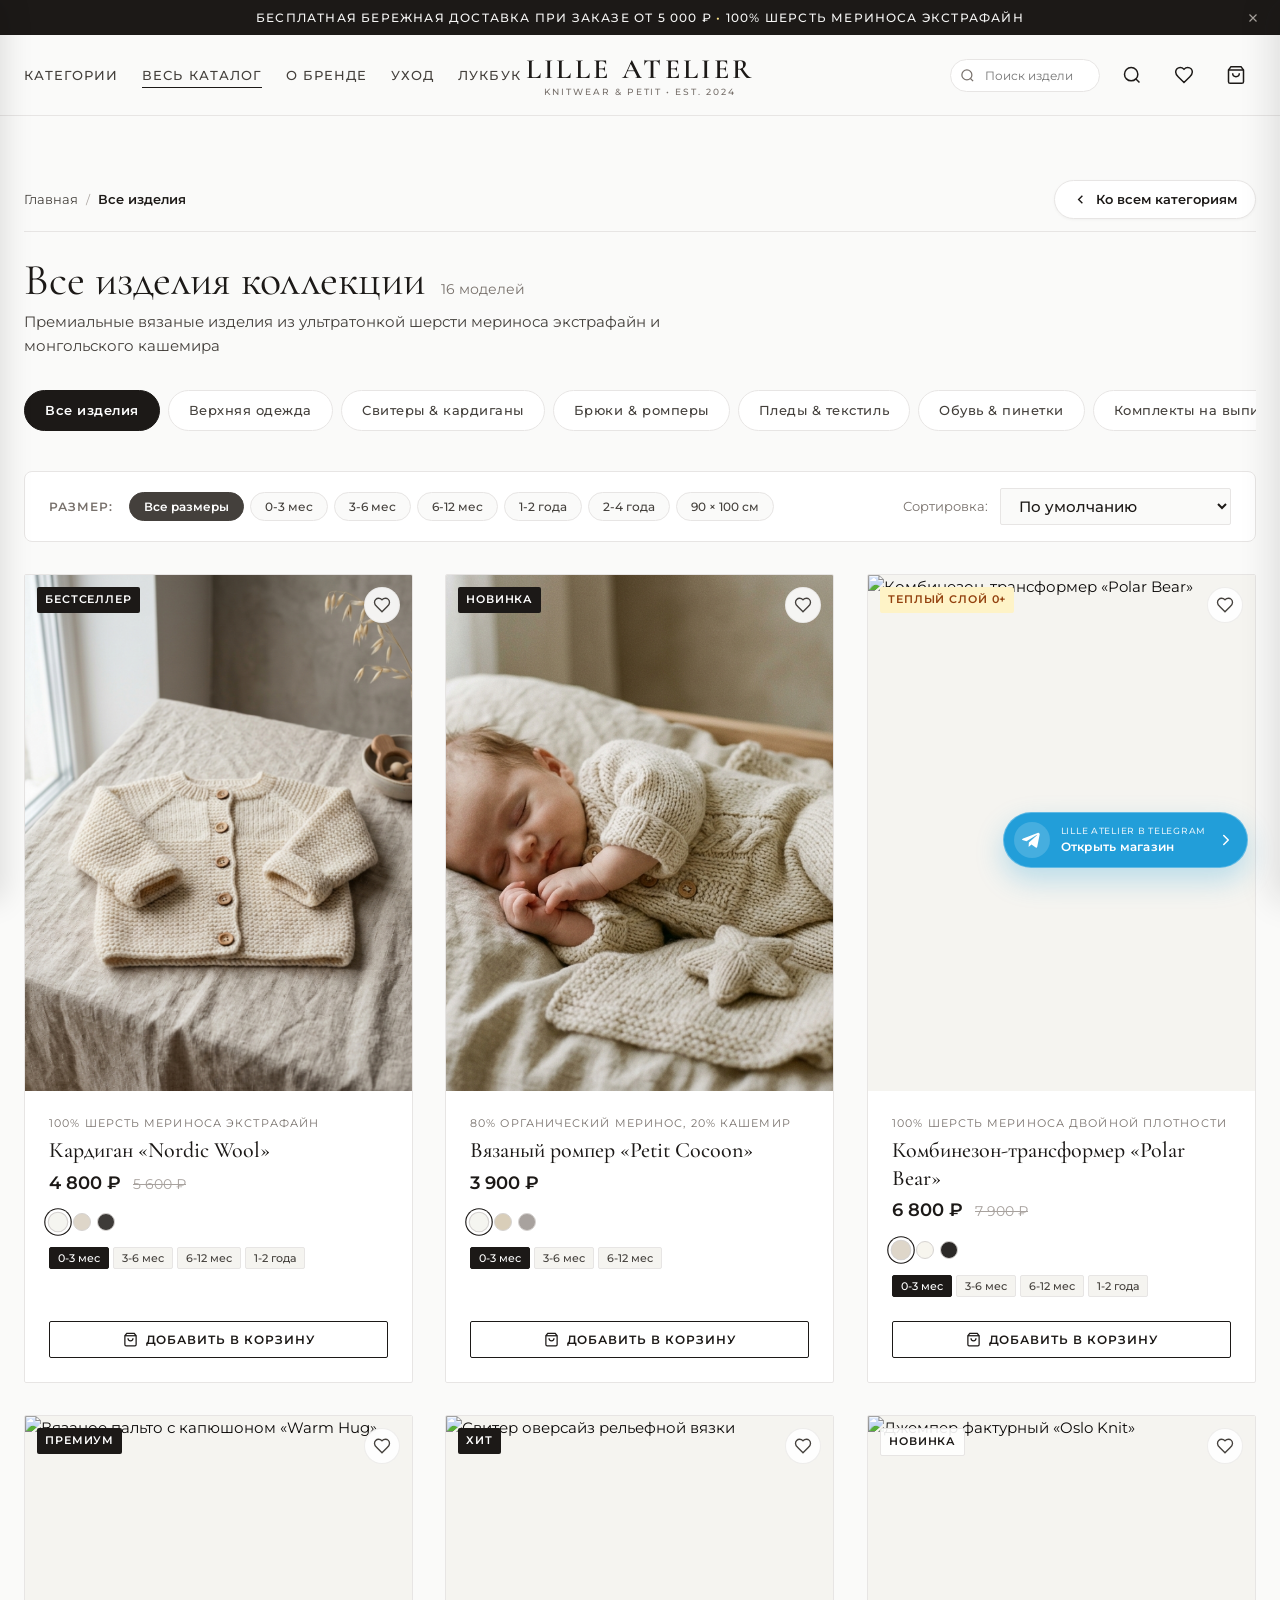
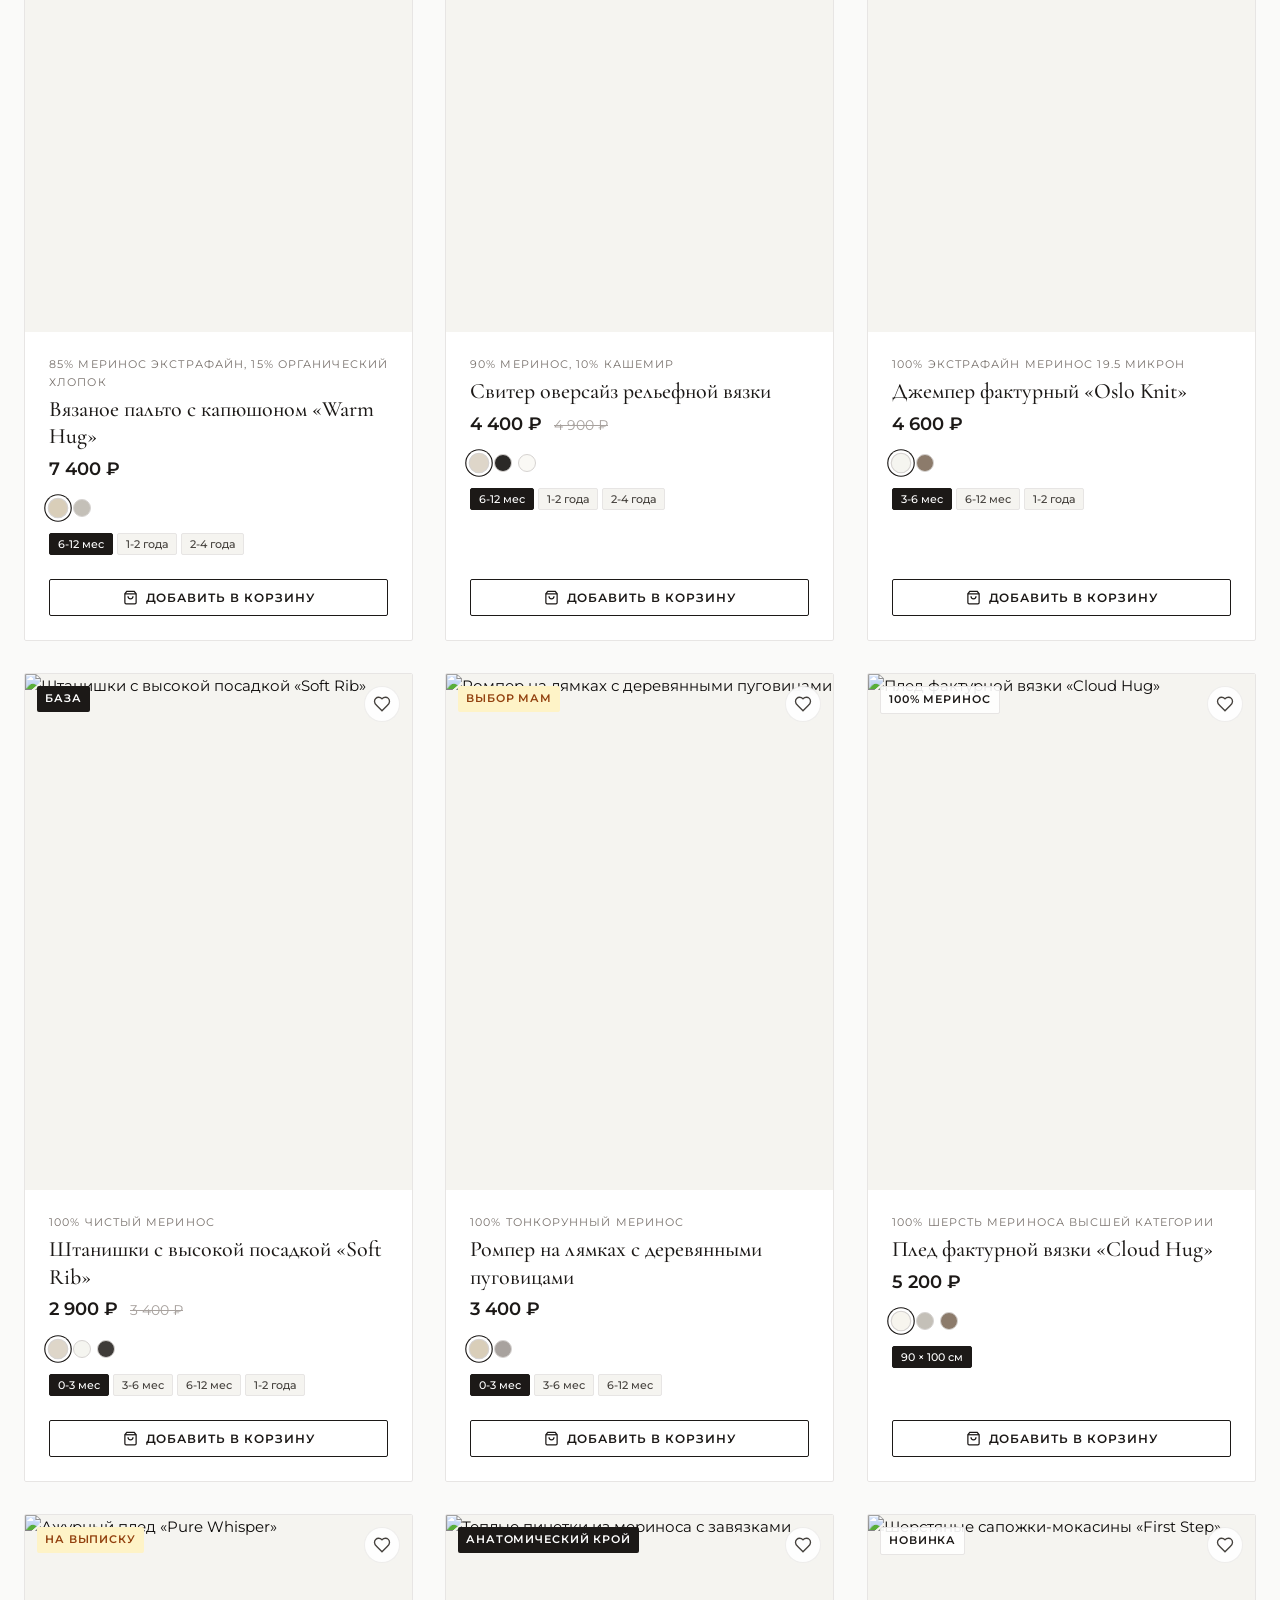
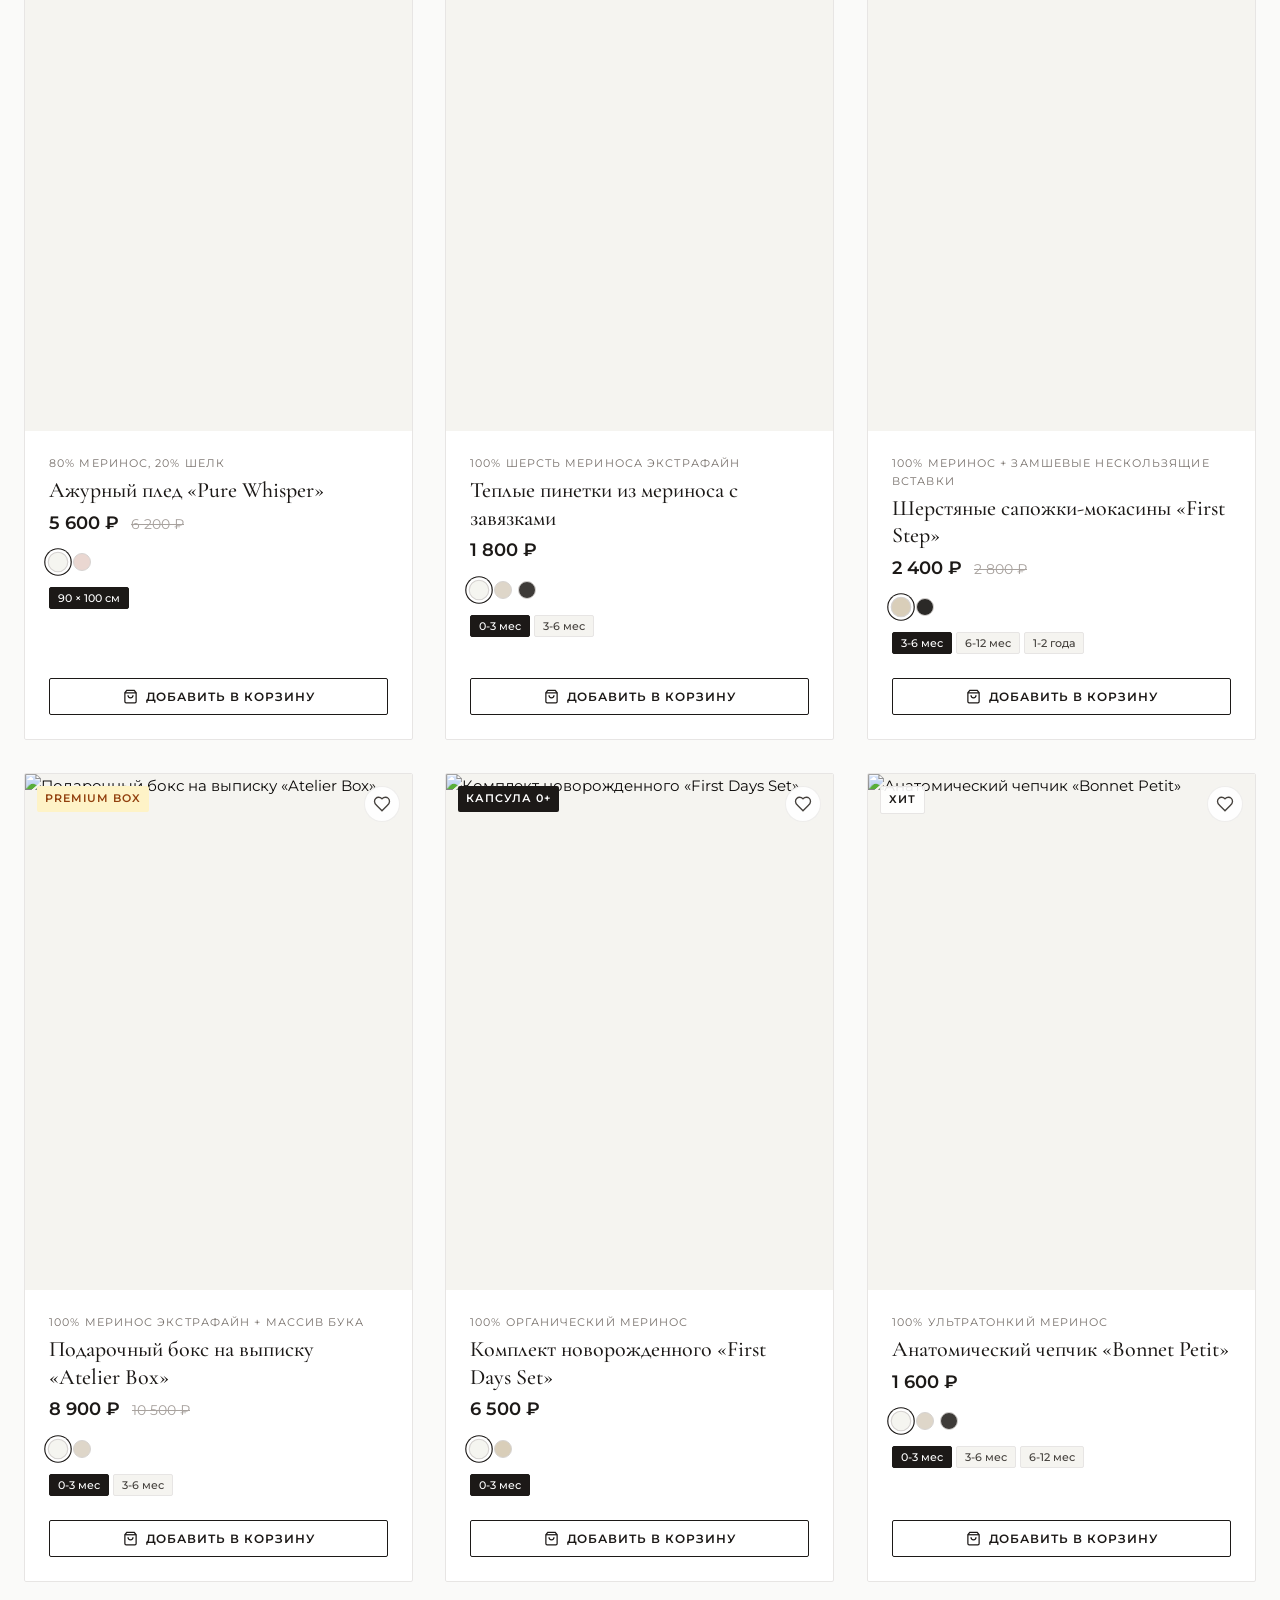
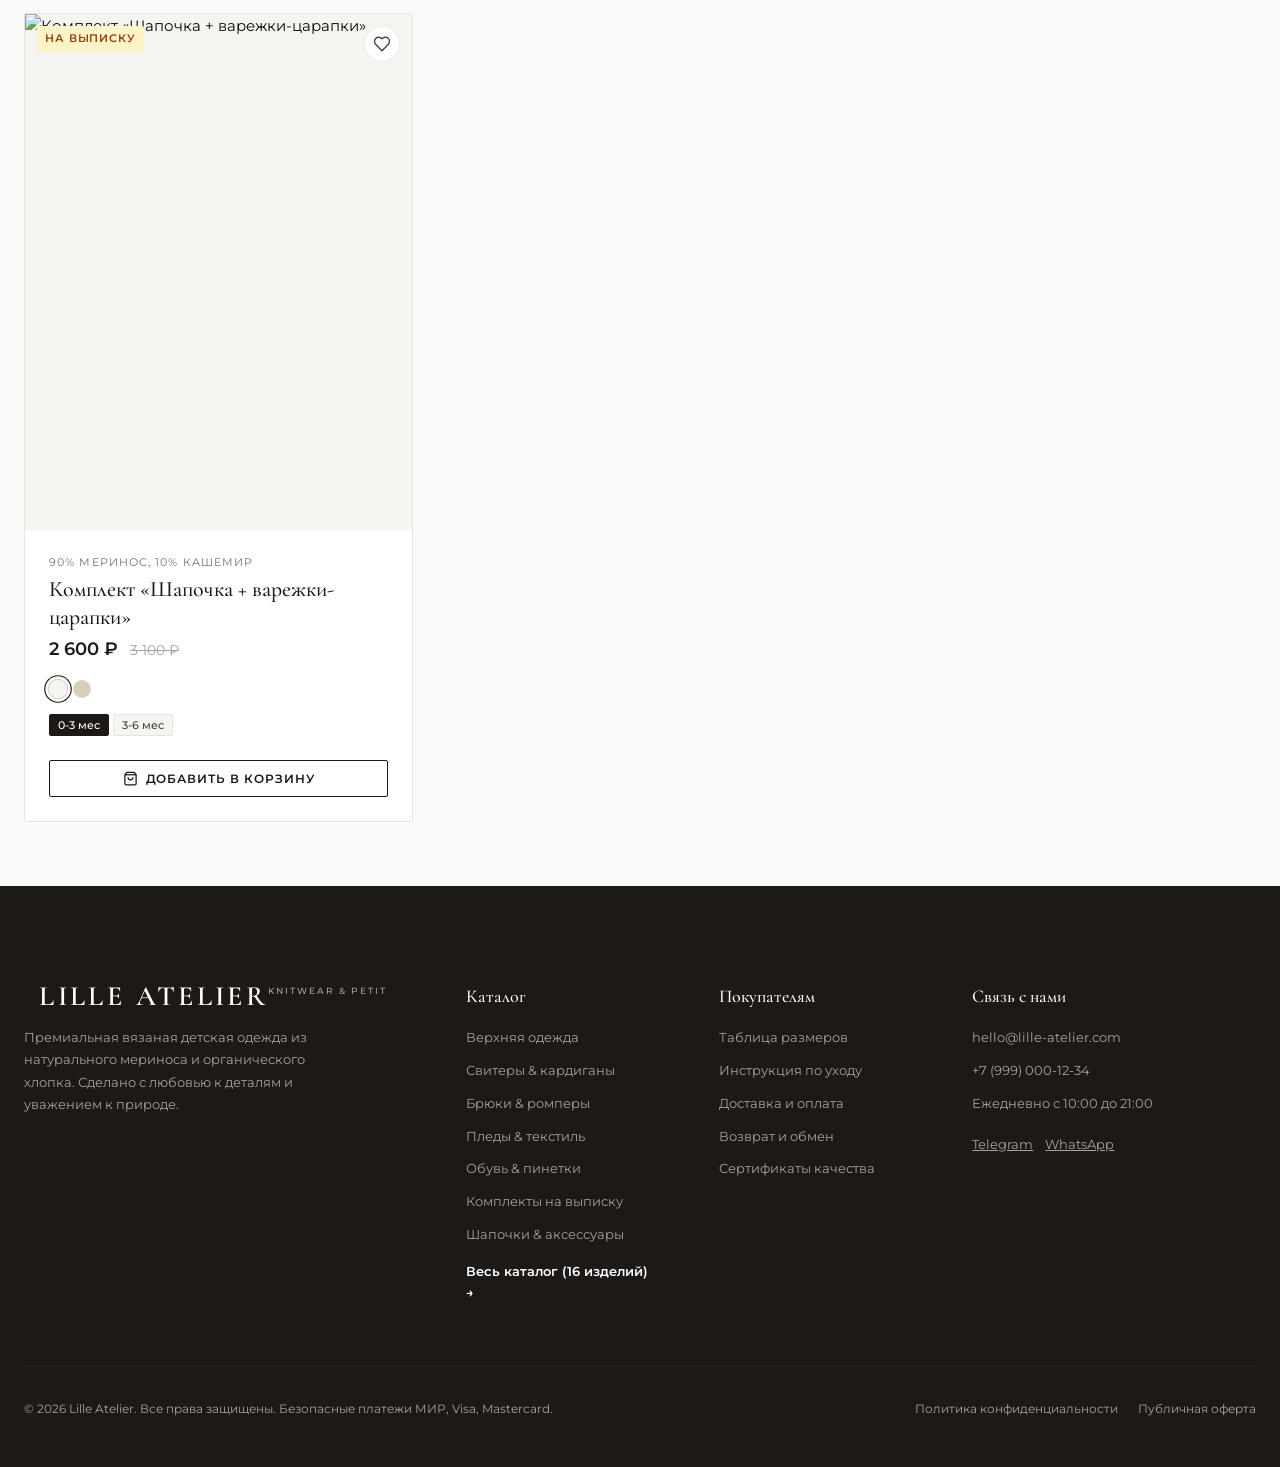
==== commit c5a3bfc8: "TGminiApp02" ====
--- a/catalog.html
+++ b/catalog.html
@@ -14,6 +14,8 @@
 
   <!-- Design System CSS -->
   <link rel="stylesheet" href="css/styles.css">
+  <!-- Telegram Mini Apps SDK: available only when this page opens inside Telegram. -->
+  <script src="https://telegram.org/js/telegram-web-app.js?63"></script>
 </head>
 <body>
 
--- a/css/styles.css
+++ b/css/styles.css
@@ -308,7 +308,7 @@
   gap: var(--space-sm);
 }
 
-/* Desktop Search Input */
+/* Desktop Search Input & Smart Dropdown */
 .header-search-desktop {
   position: relative;
   display: flex;
@@ -317,20 +317,21 @@
 
 .catalog-search-input {
   border: 1px solid var(--color-border);
-  padding: 7px 14px 7px 32px;
+  padding: 8px 14px 8px 34px;
   border-radius: var(--radius-full);
   font-size: 0.75rem;
-  width: 140px;
-  transition: width 200ms ease, border-color var(--transition-fast);
+  width: 150px;
+  transition: width 240ms cubic-bezier(0.16, 1, 0.3, 1), border-color var(--transition-fast), box-shadow var(--transition-fast);
   background-color: var(--color-surface);
   color: var(--color-primary);
 }
 
 .catalog-search-input:focus {
-  width: 190px;
+  width: 220px;
   border-color: var(--color-primary);
   outline: none;
   background-color: #FFFFFF;
+  box-shadow: 0 4px 16px rgba(0, 0, 0, 0.08);
 }
 
 .search-icon-svg {
@@ -340,9 +341,309 @@
   pointer-events: none;
 }
 
+/* Desktop Smart Search Dropdown */
+.smart-search-dropdown {
+  position: absolute;
+  top: calc(100% + 8px);
+  right: 0;
+  width: 420px;
+  background: #FFFFFF;
+  border: 1px solid var(--color-border);
+  border-radius: var(--radius-md);
+  box-shadow: 0 16px 40px rgba(28, 25, 23, 0.14);
+  z-index: 1000;
+  max-height: 480px;
+  overflow-y: auto;
+  opacity: 0;
+  transform: translateY(-8px);
+  pointer-events: none;
+  transition: all 220ms cubic-bezier(0.16, 1, 0.3, 1);
+  padding: 16px;
+  box-sizing: border-box;
+}
+
+.smart-search-dropdown.open {
+  opacity: 1;
+  transform: translateY(0);
+  pointer-events: auto;
+}
+
 /* Mobile Search Icon Trigger */
 .mobile-search-toggle {
   display: none;
+}
+
+/* Mobile Search Bar & Overlay */
+.mobile-search-bar {
+  display: none;
+  position: fixed;
+  top: 0;
+  left: 0;
+  right: 0;
+  background: rgba(255, 255, 255, 0.98);
+  backdrop-filter: blur(14px);
+  -webkit-backdrop-filter: blur(14px);
+  border-bottom: 1px solid var(--color-border);
+  z-index: 150;
+  padding: 12px 14px 16px 14px;
+  box-shadow: 0 8px 30px rgba(0, 0, 0, 0.12);
+  transform: translateY(-100%);
+  transition: transform 300ms cubic-bezier(0.16, 1, 0.3, 1);
+  box-sizing: border-box;
+  max-height: 85vh;
+  overflow-y: auto;
+  -webkit-overflow-scrolling: touch;
+}
+
+.mobile-search-bar.open {
+  display: block;
+  transform: translateY(0);
+}
+
+.mobile-search-inner {
+  display: flex;
+  align-items: center;
+  gap: 10px;
+  background-color: var(--color-surface-alt);
+  border: 1px solid var(--color-border);
+  border-radius: var(--radius-full);
+  padding: 8px 14px;
+}
+
+.mobile-search-inner svg {
+  color: var(--color-muted);
+  flex-shrink: 0;
+}
+
+.mobile-search-inner input {
+  flex: 1;
+  border: none;
+  background: transparent;
+  font-size: 0.9375rem;
+  color: var(--color-primary);
+  outline: none;
+  width: 100%;
+}
+
+.mobile-search-close {
+  background: none;
+  border: none;
+  padding: 4px;
+  color: var(--color-secondary);
+  cursor: pointer;
+  display: flex;
+  align-items: center;
+  justify-content: center;
+}
+
+.mobile-search-results {
+  margin-top: 14px;
+}
+
+/* Shared Smart Search Content Components */
+.search-section-label {
+  font-size: 0.6875rem;
+  letter-spacing: 0.12em;
+  text-transform: uppercase;
+  color: var(--color-muted);
+  font-weight: 600;
+  margin-bottom: 8px;
+  display: flex;
+  justify-content: space-between;
+  align-items: center;
+}
+
+.search-quick-tags {
+  display: flex;
+  flex-wrap: wrap;
+  gap: 6px;
+  margin-bottom: 14px;
+}
+
+.search-tag-chip {
+  padding: 5px 12px;
+  font-size: 0.75rem;
+  border: 1px solid var(--color-border);
+  border-radius: var(--radius-full);
+  background: var(--color-surface-alt);
+  color: var(--color-secondary);
+  cursor: pointer;
+  transition: all var(--transition-fast);
+}
+
+.search-tag-chip:hover {
+  background: var(--color-primary);
+  color: #FFFFFF;
+  border-color: var(--color-primary);
+}
+
+.search-items-list {
+  display: flex;
+  flex-direction: column;
+  gap: 8px;
+}
+
+.search-item-card {
+  display: flex;
+  align-items: center;
+  gap: 12px;
+  padding: 8px 10px;
+  border-radius: var(--radius-xs);
+  transition: background-color var(--transition-fast);
+  cursor: pointer;
+  text-decoration: none;
+  border: 1px solid transparent;
+}
+
+.search-item-card:hover {
+  background-color: var(--color-surface-alt);
+  border-color: var(--color-border);
+}
+
+.search-item-img {
+  width: 48px;
+  height: 58px;
+  object-fit: cover;
+  border-radius: var(--radius-xs);
+  flex-shrink: 0;
+  background-color: var(--color-surface-alt);
+}
+
+.search-item-body {
+  flex: 1;
+  min-width: 0;
+}
+
+.search-item-meta {
+  font-size: 0.625rem;
+  text-transform: uppercase;
+  letter-spacing: 0.08em;
+  color: var(--color-muted);
+  margin-bottom: 2px;
+  white-space: nowrap;
+  overflow: hidden;
+  text-overflow: ellipsis;
+}
+
+.search-item-name {
+  font-family: var(--font-serif);
+  font-size: 1rem;
+  font-weight: 500;
+  color: var(--color-primary);
+  line-height: 1.2;
+  margin-bottom: 3px;
+  white-space: nowrap;
+  overflow: hidden;
+  text-overflow: ellipsis;
+}
+
+.search-item-name mark {
+  background-color: #FEF3C7;
+  color: #92400E;
+  padding: 0 2px;
+  border-radius: 2px;
+}
+
+.search-item-price-row {
+  display: flex;
+  align-items: center;
+  gap: 6px;
+  font-size: 0.8125rem;
+}
+
+.search-item-price {
+  font-weight: 600;
+  color: var(--color-primary);
+}
+
+.search-item-old-price {
+  font-size: 0.75rem;
+  color: var(--color-muted-light);
+  text-decoration: line-through;
+}
+
+.search-item-qv-btn {
+  padding: 6px 12px;
+  font-size: 0.6875rem;
+  font-weight: 600;
+  letter-spacing: 0.06em;
+  text-transform: uppercase;
+  border-radius: var(--radius-xs);
+  border: 1px solid var(--color-border);
+  background: #FFFFFF;
+  color: var(--color-primary);
+  cursor: pointer;
+  transition: all var(--transition-fast);
+  white-space: nowrap;
+  flex-shrink: 0;
+}
+
+.search-item-qv-btn:hover {
+  background: var(--color-primary);
+  color: #FFFFFF;
+  border-color: var(--color-primary);
+}
+
+.search-view-all-link {
+  display: block;
+  text-align: center;
+  margin-top: 14px;
+  padding: 10px;
+  font-size: 0.75rem;
+  font-weight: 600;
+  letter-spacing: 0.06em;
+  text-transform: uppercase;
+  color: var(--color-primary);
+  background-color: var(--color-surface-alt);
+  border-radius: var(--radius-xs);
+  text-decoration: none;
+  transition: background-color var(--transition-fast);
+  border: 1px solid var(--color-border);
+}
+
+.search-view-all-link:hover {
+  background-color: var(--color-primary);
+  color: #FFFFFF;
+  border-color: var(--color-primary);
+}
+
+.search-empty-state {
+  text-align: center;
+  padding: 20px 10px;
+}
+
+.search-empty-title {
+  font-family: var(--font-serif);
+  font-size: 1.125rem;
+  color: var(--color-primary);
+  margin-bottom: 6px;
+}
+
+.search-empty-desc {
+  font-size: 0.8125rem;
+  color: var(--color-muted);
+  margin-bottom: 14px;
+  line-height: 1.45;
+}
+
+.btn-clear-search {
+  display: inline-flex;
+  align-items: center;
+  gap: 6px;
+  padding: 4px 12px;
+  font-size: 0.75rem;
+  font-weight: 500;
+  border-radius: var(--radius-full);
+  background: #FEE2E2;
+  color: #991B1B;
+  border: 1px solid #FCA5A5;
+  cursor: pointer;
+  margin-left: 8px;
+  transition: all var(--transition-fast);
+}
+
+.btn-clear-search:hover {
+  background: #FECACA;
 }
 
 .action-btn {
@@ -893,19 +1194,7 @@
   }
 }
 
-@media (max-width: 768px) {
-  .categories-grid {
-    grid-template-columns: repeat(2, 1fr);
-    gap: 12px;
-  }
-}
-
-@media (max-width: 480px) {
-  .categories-grid {
-    grid-template-columns: 1fr;
-    gap: 12px;
-  }
-}
+
 
 /* Covercode Card Design (Aspect 4:3, Gradient, Zoom, Dynamic Arrow) */
 .category-card {
@@ -1245,11 +1534,7 @@
 @keyframes cardCascadeDown {
   0% {
     opacity: 0;
-    transform: translateY(-34px);
-  }
-  60% {
-    opacity: 0.9;
-    transform: translateY(3px);
+    transform: translateY(-14px);
   }
   100% {
     opacity: 1;
@@ -1258,8 +1543,8 @@
 }
 
 .product-card.cascade-in {
-  animation: cardCascadeDown 0.5s cubic-bezier(0.16, 1, 0.3, 1) both;
-  animation-delay: calc(var(--item-idx, 0) * 0.055s);
+  animation: cardCascadeDown 0.65s cubic-bezier(0.22, 1, 0.36, 1) both;
+  animation-delay: calc(var(--item-idx, 0) * 0.04s);
   will-change: transform, opacity;
 }
 
@@ -1522,6 +1807,16 @@
   align-items: center;
   justify-content: center;
   gap: var(--space-xs);
+  cursor: pointer;
+  white-space: nowrap;
+}
+
+.card-action-btn .btn-text-full {
+  display: inline;
+}
+
+.card-action-btn .btn-text-short {
+  display: none;
 }
 
 .card-action-btn:hover {
@@ -1801,6 +2096,12 @@
 .newsletter-box {
   max-width: 560px;
   margin: 0 auto;
+}
+
+.newsletter-title {
+  font-family: var(--font-serif);
+  font-size: 2.25rem;
+  line-height: 1.2;
 }
 
 .newsletter-form {
@@ -2090,18 +2391,271 @@
 }
 
 /* ==========================================================================
+   CART PROMO CODE SYSTEM (LILLE ATELIER SCANDINAVIAN MINIMALISM)
+   ========================================================================== */
+.cart-promo-section {
+  margin-bottom: var(--space-md);
+  padding-bottom: var(--space-md);
+  border-bottom: 1px dashed var(--color-border);
+}
+
+.cart-promo-form {
+  display: flex;
+  flex-direction: column;
+  gap: 8px;
+}
+
+.cart-promo-input-wrap {
+  display: flex;
+  align-items: center;
+  position: relative;
+  background-color: var(--color-surface-alt);
+  border: 1px solid var(--color-border);
+  border-radius: var(--radius-sm);
+  transition: border-color var(--transition-fast), background-color var(--transition-fast), box-shadow var(--transition-fast);
+}
+
+.cart-promo-input-wrap:focus-within {
+  border-color: var(--color-primary);
+  background-color: #FFFFFF;
+  box-shadow: 0 0 0 3px rgba(43, 41, 39, 0.05);
+}
+
+.cart-promo-icon {
+  margin-left: 12px;
+  color: var(--color-muted);
+  flex-shrink: 0;
+}
+
+.cart-promo-input {
+  flex: 1;
+  padding: 10px 10px 10px 8px;
+  font-family: inherit;
+  font-size: 0.875rem;
+  background: transparent;
+  border: none;
+  color: var(--color-primary);
+  text-transform: uppercase;
+  letter-spacing: 0.04em;
+  font-weight: 600;
+  outline: none;
+  width: 100%;
+  min-width: 0;
+}
+
+.cart-promo-input::placeholder {
+  text-transform: none;
+  letter-spacing: normal;
+  font-weight: 400;
+  color: var(--color-muted);
+}
+
+.cart-promo-btn {
+  padding: 8px 14px;
+  margin-right: 4px;
+  font-family: inherit;
+  font-size: 0.75rem;
+  font-weight: 600;
+  letter-spacing: 0.04em;
+  text-transform: uppercase;
+  background-color: var(--color-primary);
+  color: #FFFFFF;
+  border: none;
+  border-radius: var(--radius-xs);
+  cursor: pointer;
+  transition: background-color var(--transition-fast), transform 0.15s ease;
+  white-space: nowrap;
+  flex-shrink: 0;
+}
+
+.cart-promo-btn:hover {
+  background-color: var(--color-secondary);
+}
+
+.cart-promo-btn:active {
+  transform: scale(0.97);
+}
+
+.cart-promo-hints {
+  display: flex;
+  align-items: center;
+  flex-wrap: wrap;
+  gap: 6px;
+  font-size: 0.6875rem;
+  color: var(--color-muted);
+}
+
+.promo-hint-tag {
+  background: var(--color-surface-alt);
+  border: 1px dashed var(--color-border);
+  color: var(--color-primary);
+  font-family: inherit;
+  font-weight: 600;
+  font-size: 0.6875rem;
+  padding: 2px 8px;
+  border-radius: var(--radius-xs);
+  cursor: pointer;
+  transition: all var(--transition-fast);
+  line-height: 1.4;
+}
+
+.promo-hint-tag:hover {
+  background: var(--color-primary);
+  color: #FFFFFF;
+  border-color: var(--color-primary);
+}
+
+.cart-promo-msg {
+  font-size: 0.75rem;
+  padding: 2px 4px;
+  line-height: 1.35;
+}
+
+.cart-promo-msg.error {
+  color: var(--color-destructive);
+}
+
+.cart-promo-msg.success {
+  color: var(--color-success);
+}
+
+/* Applied Promo Card */
+.cart-promo-applied {
+  display: flex;
+  align-items: center;
+  justify-content: space-between;
+  padding: 10px 14px;
+  background-color: rgba(94, 110, 87, 0.08);
+  border: 1px solid rgba(94, 110, 87, 0.25);
+  border-radius: var(--radius-sm);
+  animation: fadeInDown 0.3s cubic-bezier(0.16, 1, 0.3, 1);
+}
+
+.cart-promo-applied-info {
+  display: flex;
+  flex-direction: column;
+  gap: 2px;
+}
+
+.cart-promo-applied-badge {
+  font-size: 0.75rem;
+  font-weight: 700;
+  color: var(--color-success);
+  letter-spacing: 0.03em;
+  display: flex;
+  align-items: center;
+  gap: 6px;
+}
+
+.cart-promo-applied-desc {
+  font-size: 0.6875rem;
+  color: var(--color-secondary);
+}
+
+.cart-promo-remove-btn {
+  display: flex;
+  align-items: center;
+  justify-content: center;
+  width: 26px;
+  height: 26px;
+  border-radius: 50%;
+  color: var(--color-muted);
+  background: #FFFFFF;
+  border: 1px solid var(--color-border);
+  cursor: pointer;
+  transition: all var(--transition-fast);
+  padding: 0;
+  flex-shrink: 0;
+}
+
+.cart-promo-remove-btn:hover {
+  background-color: var(--color-destructive);
+  color: #FFFFFF;
+  border-color: var(--color-destructive);
+  transform: scale(1.08);
+}
+
+.cart-discount-row {
+  color: var(--color-success) !important;
+  font-weight: 600;
+}
+
+@media (max-width: 480px) {
+  .cart-promo-input {
+    font-size: 16px; /* Prevents auto-zoom in iOS Safari */
+  }
+}
+
+
+/* ==========================================================================
    SMOOTH TOP-TO-BOTTOM SECTION REVEAL ANIMATIONS
+   "Эффект появления контента сверху вниз — плавно выплывающие окна"
    ========================================================================== */
 .reveal-on-scroll {
+  position: relative;
+}
+
+/* Inner section components gracefully float down from top to bottom */
+.reveal-on-scroll .section-header,
+.reveal-on-scroll .categories-grid,
+.reveal-on-scroll .philosophy-grid,
+.reveal-on-scroll .lookbook-grid,
+.reveal-on-scroll .reviews-grid,
+.reveal-on-scroll .accordion-list,
+.reveal-on-scroll .newsletter-box,
+.reveal-on-scroll .catalog-view-header,
+.reveal-on-scroll .catalog-toolbar,
+.reveal-on-scroll .product-grid,
+.reveal-on-scroll > .container > *:not(.section-header) {
   opacity: 0;
-  transform: translateY(-30px);
-  transition: opacity 0.75s cubic-bezier(0.16, 1, 0.3, 1), transform 0.75s cubic-bezier(0.16, 1, 0.3, 1);
+  transform: translateY(-20px);
+  transition: opacity 0.75s cubic-bezier(0.22, 1, 0.36, 1), transform 0.75s cubic-bezier(0.22, 1, 0.36, 1);
   will-change: opacity, transform;
 }
 
-.reveal-on-scroll.revealed {
+/* Header floats down first */
+.reveal-on-scroll .section-header,
+.reveal-on-scroll .catalog-view-header {
+  transition-delay: 0s;
+}
+
+/* Content grid / cards follow header with smooth natural stagger */
+.reveal-on-scroll .categories-grid,
+.reveal-on-scroll .philosophy-grid,
+.reveal-on-scroll .lookbook-grid,
+.reveal-on-scroll .reviews-grid,
+.reveal-on-scroll .accordion-list,
+.reveal-on-scroll .newsletter-box,
+.reveal-on-scroll .catalog-toolbar,
+.reveal-on-scroll .product-grid,
+.reveal-on-scroll > .container > *:not(.section-header) {
+  transition-delay: 0.12s;
+}
+
+/* Revealed State: Gracefully floating into place */
+.reveal-on-scroll.revealed .section-header,
+.reveal-on-scroll.revealed .categories-grid,
+.reveal-on-scroll.revealed .philosophy-grid,
+.reveal-on-scroll.revealed .lookbook-grid,
+.reveal-on-scroll.revealed .reviews-grid,
+.reveal-on-scroll.revealed .accordion-list,
+.reveal-on-scroll.revealed .newsletter-box,
+.reveal-on-scroll.revealed .catalog-view-header,
+.reveal-on-scroll.revealed .catalog-toolbar,
+.reveal-on-scroll.revealed .product-grid,
+.reveal-on-scroll.revealed > .container > *:not(.section-header) {
   opacity: 1;
   transform: translateY(0);
+}
+
+/* Hero section is always immediately visible without waiting or jumping on page load */
+.hero-section.reveal-on-scroll,
+.hero-section.reveal-on-scroll .hero-content,
+.hero-section.reveal-on-scroll .hero-media-wrapper,
+.hero-section.reveal-on-scroll .hero-grid {
+  opacity: 1 !important;
+  transform: translateY(0) !important;
+  transition: none !important;
 }
 
 /* ==========================================================================
@@ -2166,6 +2720,12 @@
 .quickview-grid {
   display: grid;
   grid-template-columns: 1fr 1fr;
+  width: 100%;
+}
+
+.quickview-media {
+  position: relative;
+  overflow: hidden;
 }
 
 .quickview-media img {
@@ -2173,12 +2733,146 @@
   height: 100%;
   object-fit: cover;
   min-height: 480px;
+  display: block;
 }
 
 .quickview-details {
   padding: var(--space-2xl);
   display: flex;
   flex-direction: column;
+  box-sizing: border-box;
+  width: 100%;
+  min-width: 0;
+}
+
+.quickview-badge-row {
+  display: flex;
+  align-items: center;
+  gap: 8px;
+  margin-bottom: 6px;
+  flex-wrap: wrap;
+}
+
+.quickview-title {
+  font-family: var(--font-serif);
+  font-size: 2rem;
+  font-weight: 500;
+  line-height: 1.2;
+  color: var(--color-primary);
+  margin-bottom: var(--space-xs);
+  word-break: break-word;
+  overflow-wrap: break-word;
+}
+
+.quickview-price-row {
+  margin-bottom: var(--space-md);
+}
+
+.quickview-desc {
+  font-size: 0.875rem;
+  color: var(--color-secondary);
+  line-height: 1.65;
+  margin-bottom: var(--space-lg);
+  word-break: break-word;
+  overflow-wrap: break-word;
+}
+
+.quickview-option-block {
+  margin-bottom: var(--space-md);
+}
+
+.quickview-option-label {
+  display: block;
+  font-size: 0.75rem;
+  font-weight: 600;
+  letter-spacing: 0.08em;
+  text-transform: uppercase;
+  color: var(--color-primary);
+  margin-bottom: 6px;
+}
+
+.quickview-color-val {
+  font-weight: 400;
+  color: var(--color-muted);
+  text-transform: none;
+}
+
+.quickview-size-header {
+  display: flex;
+  justify-content: space-between;
+  align-items: center;
+  margin-bottom: 6px;
+}
+
+.quickview-sizeguide-link {
+  font-size: 0.75rem;
+  color: var(--color-muted);
+  text-decoration: underline;
+  cursor: pointer;
+  background: none;
+  border: none;
+  padding: 0;
+}
+
+.quickview-sizeguide-link:hover {
+  color: var(--color-primary);
+}
+
+.quickview-action-container {
+  display: flex;
+  align-items: center;
+  gap: var(--space-sm);
+  margin-bottom: var(--space-lg);
+  margin-top: var(--space-sm);
+  width: 100%;
+  flex-wrap: wrap;
+}
+
+.quickview-qty-row {
+  display: flex;
+  align-items: center;
+  gap: 8px;
+}
+
+.qv-wishlist-btn {
+  display: inline-flex;
+  align-items: center;
+  gap: 6px;
+  padding: 10px 14px;
+  background-color: var(--color-surface);
+  border: 1px solid var(--color-border);
+  border-radius: var(--radius-xs);
+  color: var(--color-secondary);
+  font-size: 0.75rem;
+  font-weight: 500;
+  cursor: pointer;
+  transition: all var(--transition-fast);
+  white-space: nowrap;
+}
+
+.qv-wishlist-btn:hover,
+.qv-wishlist-btn.active {
+  color: var(--color-destructive);
+  border-color: var(--color-destructive);
+  background-color: #FEF2F2;
+}
+
+.qv-add-btn {
+  flex: 1;
+  min-width: 170px;
+  padding: 12px 20px;
+  font-size: 0.8125rem;
+  white-space: nowrap;
+}
+
+.quickview-features {
+  display: flex;
+  align-items: center;
+  gap: 8px;
+  font-size: 0.75rem;
+  color: var(--color-muted);
+  padding-top: var(--space-sm);
+  border-top: 1px solid var(--color-border);
 }
 
 /* Checkout Modal */
@@ -2272,6 +2966,171 @@
   animation: slideInToast 300ms cubic-bezier(0.16, 1, 0.3, 1) forwards;
 }
 
+/* ======================================================================
+   TELEGRAM MINI APP ENTRY POINT
+   ====================================================================== */
+.telegram-mini-app-button {
+  position: fixed;
+  right: var(--space-xl);
+  bottom: var(--space-xl);
+  z-index: 115;
+  display: inline-flex;
+  align-items: center;
+  gap: 11px;
+  min-height: 56px;
+  padding: 9px 12px 9px 10px;
+  color: #FFFFFF;
+  background: #229ED9;
+  border: 1px solid rgba(255, 255, 255, 0.28);
+  border-radius: var(--radius-full);
+  box-shadow: 0 12px 28px rgba(34, 158, 217, 0.28);
+  transition: background-color var(--transition-fast), box-shadow var(--transition-fast), transform var(--transition-fast);
+}
+
+.telegram-mini-app-button:hover {
+  background: #168BC2;
+  box-shadow: 0 16px 32px rgba(34, 158, 217, 0.36);
+  transform: translateY(-2px);
+}
+
+.telegram-mini-app-button:active {
+  background: #117AAC;
+  transform: translateY(0);
+}
+
+.telegram-mini-app-button:focus-visible {
+  outline-color: #FFFFFF;
+  outline-offset: 4px;
+}
+
+.telegram-mini-app-icon {
+  width: 36px;
+  height: 36px;
+  flex: 0 0 36px;
+  padding: 8px;
+  fill: currentColor;
+  background: rgba(255, 255, 255, 0.16);
+  border-radius: 50%;
+}
+
+.telegram-mini-app-copy {
+  display: flex;
+  flex-direction: column;
+  min-width: 0;
+  line-height: 1.15;
+}
+
+.telegram-mini-app-eyebrow {
+  font-size: 0.5625rem;
+  font-weight: 500;
+  letter-spacing: 0.08em;
+  text-transform: uppercase;
+  opacity: 0.84;
+}
+
+.telegram-mini-app-label {
+  margin-top: 3px;
+  font-size: 0.75rem;
+  font-weight: 600;
+  letter-spacing: 0.02em;
+}
+
+.telegram-mini-app-arrow {
+  width: 18px;
+  height: 18px;
+  fill: none;
+  stroke: currentColor;
+  stroke-width: 2;
+  stroke-linecap: round;
+  stroke-linejoin: round;
+}
+
+@media (prefers-reduced-motion: reduce) {
+  .telegram-mini-app-button {
+    transition: none;
+  }
+}
+
+/* ======================================================================
+   TELEGRAM MINI APP CATALOGUE
+   ====================================================================== */
+.is-telegram-mini-app body {
+  min-height: var(--tg-viewport-stable-height, 100vh);
+  padding-bottom: calc(var(--tg-content-safe-area-inset-bottom, 0px) + var(--space-lg));
+}
+
+.is-telegram-mini-app .announcement-bar,
+.is-telegram-mini-app .site-footer,
+.is-telegram-mini-app .telegram-mini-app-button {
+  display: none;
+}
+
+.is-telegram-mini-app .site-header {
+  position: relative;
+  top: auto;
+  background-color: var(--color-background);
+  backdrop-filter: none;
+  -webkit-backdrop-filter: none;
+}
+
+.is-telegram-mini-app .header-inner {
+  height: 68px;
+  padding-top: var(--tg-content-safe-area-inset-top, 0px);
+  grid-template-columns: minmax(0, 1fr) auto;
+}
+
+.is-telegram-mini-app .header-left,
+.is-telegram-mini-app .mobile-menu-toggle {
+  display: none !important;
+}
+
+.is-telegram-mini-app .brand-logo {
+  grid-column: 1;
+  justify-self: start;
+  text-align: left;
+  padding: 0;
+}
+
+.is-telegram-mini-app .header-right {
+  grid-column: 2;
+}
+
+.is-telegram-mini-app .catalog-section {
+  padding-top: var(--space-lg);
+  padding-bottom: var(--space-xl);
+}
+
+.is-telegram-mini-app .catalog-breadcrumbs {
+  display: none;
+}
+
+.is-telegram-mini-app .drawer-cart {
+  padding-bottom: var(--tg-content-safe-area-inset-bottom, 0px);
+}
+
+.is-telegram-mini-app .toast-container {
+  bottom: calc(var(--tg-content-safe-area-inset-bottom, 0px) + var(--space-lg));
+}
+
+@media (max-width: 768px) {
+  .is-telegram-mini-app .header-inner {
+    height: calc(60px + var(--tg-content-safe-area-inset-top, 0px));
+    padding-top: var(--tg-content-safe-area-inset-top, 0px);
+  }
+
+  .is-telegram-mini-app .brand-logo .logo-title {
+    font-size: 1.2rem;
+  }
+
+  .is-telegram-mini-app .header-actions {
+    gap: 5px;
+  }
+
+  .is-telegram-mini-app .catalog-section {
+    padding-top: var(--space-md);
+  }
+}
+
 @keyframes slideInToast {
   from {
     opacity: 0;
@@ -2371,12 +3230,16 @@
   }
 }
 
-/* Mobile Devices (< 768px) */
 @media (max-width: 768px) {
-  html, body {
+  html {
+    overflow-x: clip;
+  }
+
+  body {
     overflow-x: hidden;
     width: 100%;
     max-width: 100vw;
+    -webkit-overflow-scrolling: touch;
   }
 
   .container {
@@ -2495,14 +3358,55 @@
     justify-content: center;
   }
 
-  /* Covercode Category Cards */
+  /* Covercode Category Cards Mobile Centering */
+  .categories-section {
+    padding: var(--space-2xl) 0;
+  }
+
+  .categories-section .section-header {
+    text-align: center;
+    max-width: 100%;
+    margin-left: auto;
+    margin-right: auto;
+    margin-bottom: var(--space-xl);
+    padding: 0 8px;
+  }
+
+  .categories-section .section-title {
+    text-align: center;
+    font-size: clamp(1.6rem, 6.2vw, 2.15rem);
+    line-height: 1.2;
+    margin-bottom: 6px;
+    word-break: normal;
+  }
+
+  .categories-section .section-subtitle {
+    text-align: center;
+    font-size: 0.875rem;
+    line-height: 1.5;
+    margin-left: auto;
+    margin-right: auto;
+    max-width: 440px;
+    padding: 0 4px;
+  }
+
   .categories-grid {
     grid-template-columns: 1fr;
-    gap: 12px;
+    gap: 16px;
+    width: 100%;
+    max-width: 440px;
+    margin: 0 auto;
+    justify-items: center;
+    padding: 0;
   }
 
   .category-card {
-    height: 200px;
+    width: 100%;
+    max-width: 100%;
+    height: 215px;
+    aspect-ratio: unset;
+    margin: 0 auto;
+    border-radius: var(--radius-md);
   }
 
   /* Catalog View & Filters */
@@ -2563,32 +3467,145 @@
   /* Product Grid: 2 Columns on Mobile */
   .product-grid {
     grid-template-columns: repeat(2, 1fr);
-    gap: 12px;
+    gap: 10px;
+  }
+
+  .product-card {
+    border-radius: var(--radius-xs);
   }
 
   .product-media img {
-    height: 210px;
-  }
-
-  .product-content {
-    padding: 12px 10px;
-  }
-
-  .product-title {
+    height: 190px;
+    object-fit: cover;
+  }
+
+  .quick-view-overlay {
+    display: none;
+  }
+
+  .product-info {
+    padding: 10px 8px 12px 8px;
+    box-sizing: border-box;
+  }
+
+  .product-composition {
+    font-size: 0.625rem;
+    margin-bottom: 2px;
+  }
+
+  .product-name {
     font-size: 0.875rem;
-  }
-
-  .product-price-current {
+    line-height: 1.25;
+    margin-bottom: 4px;
+    white-space: normal;
+    word-break: break-word;
+    overflow-wrap: break-word;
+  }
+
+  .product-price-row {
+    margin-bottom: 8px;
+    gap: 6px;
+    flex-wrap: wrap;
+  }
+
+  .product-price {
     font-size: 0.9375rem;
   }
 
-  .product-add-btn {
-    padding: 7px 10px;
+  .product-old-price {
     font-size: 0.75rem;
   }
 
-  .product-quick-view-btn {
+  .swatch-group {
+    gap: 4px;
+    margin-bottom: 8px;
+  }
+
+  .swatch-circle {
+    width: 15px;
+    height: 15px;
+  }
+
+  .size-chips {
+    gap: 3px;
+    margin-bottom: 8px;
+  }
+
+  .size-chip {
+    padding: 2px 6px;
+    font-size: 0.625rem;
+  }
+
+  .card-action-btn {
+    padding: 8px 6px;
+    font-size: 0.6875rem;
+    letter-spacing: 0.04em;
+    gap: 4px;
+  }
+
+  .card-action-btn svg {
+    width: 13px;
+    height: 13px;
+    flex-shrink: 0;
+  }
+
+  .card-action-btn .btn-text-full {
     display: none;
+  }
+
+  .card-action-btn .btn-text-short {
+    display: inline;
+  }
+
+  /* Newsletter Section Mobile */
+  .newsletter-section {
+    padding: var(--space-2xl) 0;
+  }
+
+  .newsletter-box {
+    width: 100%;
+    max-width: 100%;
+    padding: 0 4px;
+    box-sizing: border-box;
+  }
+
+  .newsletter-title,
+  .newsletter-box .section-title {
+    font-size: clamp(1.4rem, 6vw, 1.85rem) !important;
+    word-break: break-word;
+    line-height: 1.2;
+    padding: 0 4px;
+  }
+
+  .newsletter-box p {
+    font-size: 0.875rem !important;
+    line-height: 1.55;
+    margin-top: 8px;
+    padding: 0 4px;
+  }
+
+  .newsletter-form {
+    flex-direction: column;
+    width: 100%;
+    max-width: 100%;
+    gap: 10px;
+    margin-top: var(--space-md);
+    box-sizing: border-box;
+  }
+
+  .newsletter-input {
+    width: 100%;
+    box-sizing: border-box;
+    padding: 13px 16px;
+    font-size: 0.875rem;
+  }
+
+  .newsletter-form .btn {
+    width: 100%;
+    justify-content: center;
+    padding: 14px 20px;
+    font-size: 0.8125rem;
+    box-sizing: border-box;
   }
 
   /* Reviews & Lookbook */
@@ -2614,27 +3631,125 @@
   }
 
   /* Modals & Cart Drawer */
+  .modal-backdrop {
+    padding: 10px;
+    align-items: center;
+  }
+
   .modal-dialog {
-    max-width: 95vw;
-    margin: 10px;
-    padding: 16px;
-    max-height: 90vh;
+    max-width: 100%;
+    width: 100%;
+    margin: 0 auto;
+    padding: 0;
+    max-height: 88vh;
+    border-radius: var(--radius-md);
+    overflow-x: hidden;
     overflow-y: auto;
-  }
-
-  .quickview-dialog {
-    padding: 16px;
-    max-width: 95vw;
+    -webkit-overflow-scrolling: touch;
+    box-sizing: border-box;
+  }
+
+  .modal-close {
+    top: 10px;
+    right: 10px;
+    width: 32px;
+    height: 32px;
+    background: rgba(255, 255, 255, 0.95);
+    box-shadow: 0 2px 8px rgba(0, 0, 0, 0.15);
   }
 
   .quickview-grid {
     grid-template-columns: 1fr;
-    gap: 14px;
+    gap: 0;
+    width: 100%;
+  }
+
+  .quickview-media {
+    width: 100%;
+    max-height: 240px;
+    overflow: hidden;
   }
 
   .quickview-media img {
     height: 240px;
-    min-height: 240px;
+    min-height: 200px;
+    max-height: 240px;
+    width: 100%;
+    object-fit: cover;
+  }
+
+  .quickview-details {
+    padding: 16px 14px 20px 14px;
+    width: 100%;
+    box-sizing: border-box;
+  }
+
+  .quickview-badge-row {
+    margin-bottom: 4px;
+  }
+
+  .quickview-title {
+    font-size: clamp(1.2rem, 5.2vw, 1.45rem);
+    line-height: 1.22;
+    margin-bottom: 6px;
+    word-break: break-word;
+    overflow-wrap: break-word;
+    max-width: 100%;
+  }
+
+  .quickview-desc {
+    font-size: 0.8125rem;
+    line-height: 1.5;
+    margin-bottom: 12px;
+    word-break: break-word;
+    overflow-wrap: break-word;
+    max-width: 100%;
+  }
+
+  .quickview-option-block {
+    margin-bottom: 10px;
+  }
+
+  .quickview-action-container {
+    flex-direction: column;
+    align-items: stretch;
+    gap: 10px;
+    width: 100%;
+    margin-top: 12px;
+    margin-bottom: 14px;
+    box-sizing: border-box;
+  }
+
+  .quickview-qty-row {
+    display: flex;
+    width: 100%;
+    gap: 10px;
+    justify-content: space-between;
+  }
+
+  .quickview-qty-row .cart-qty-ctrl {
+    flex: 1;
+    justify-content: space-between;
+  }
+
+  .qv-wishlist-btn {
+    flex: 1;
+    justify-content: center;
+    padding: 10px 12px;
+  }
+
+  .qv-add-btn {
+    width: 100%;
+    min-width: 100%;
+    padding: 14px 16px;
+    font-size: 0.8125rem;
+    box-sizing: border-box;
+  }
+
+  .quickview-features {
+    font-size: 0.6875rem;
+    line-height: 1.4;
+    padding-top: 10px;
   }
 
   .drawer-cart {
@@ -2670,6 +3785,18 @@
     font-size: 0.75rem;
     padding: 10px 14px;
     width: 100%;
+  }
+
+  .telegram-mini-app-button {
+    right: 16px;
+    bottom: 16px;
+    min-height: 52px;
+  }
+
+  .telegram-mini-app-icon {
+    width: 34px;
+    height: 34px;
+    flex-basis: 34px;
   }
 }
 
@@ -2736,6 +3863,21 @@
     height: 30px;
   }
 
+  .telegram-mini-app-button {
+    right: 12px;
+    bottom: 12px;
+    gap: 8px;
+    padding-right: 10px;
+  }
+
+  .telegram-mini-app-eyebrow {
+    font-size: 0.5rem;
+  }
+
+  .telegram-mini-app-label {
+    font-size: 0.6875rem;
+  }
+
   .mobile-nav-drawer {
     width: 92%;
   }
